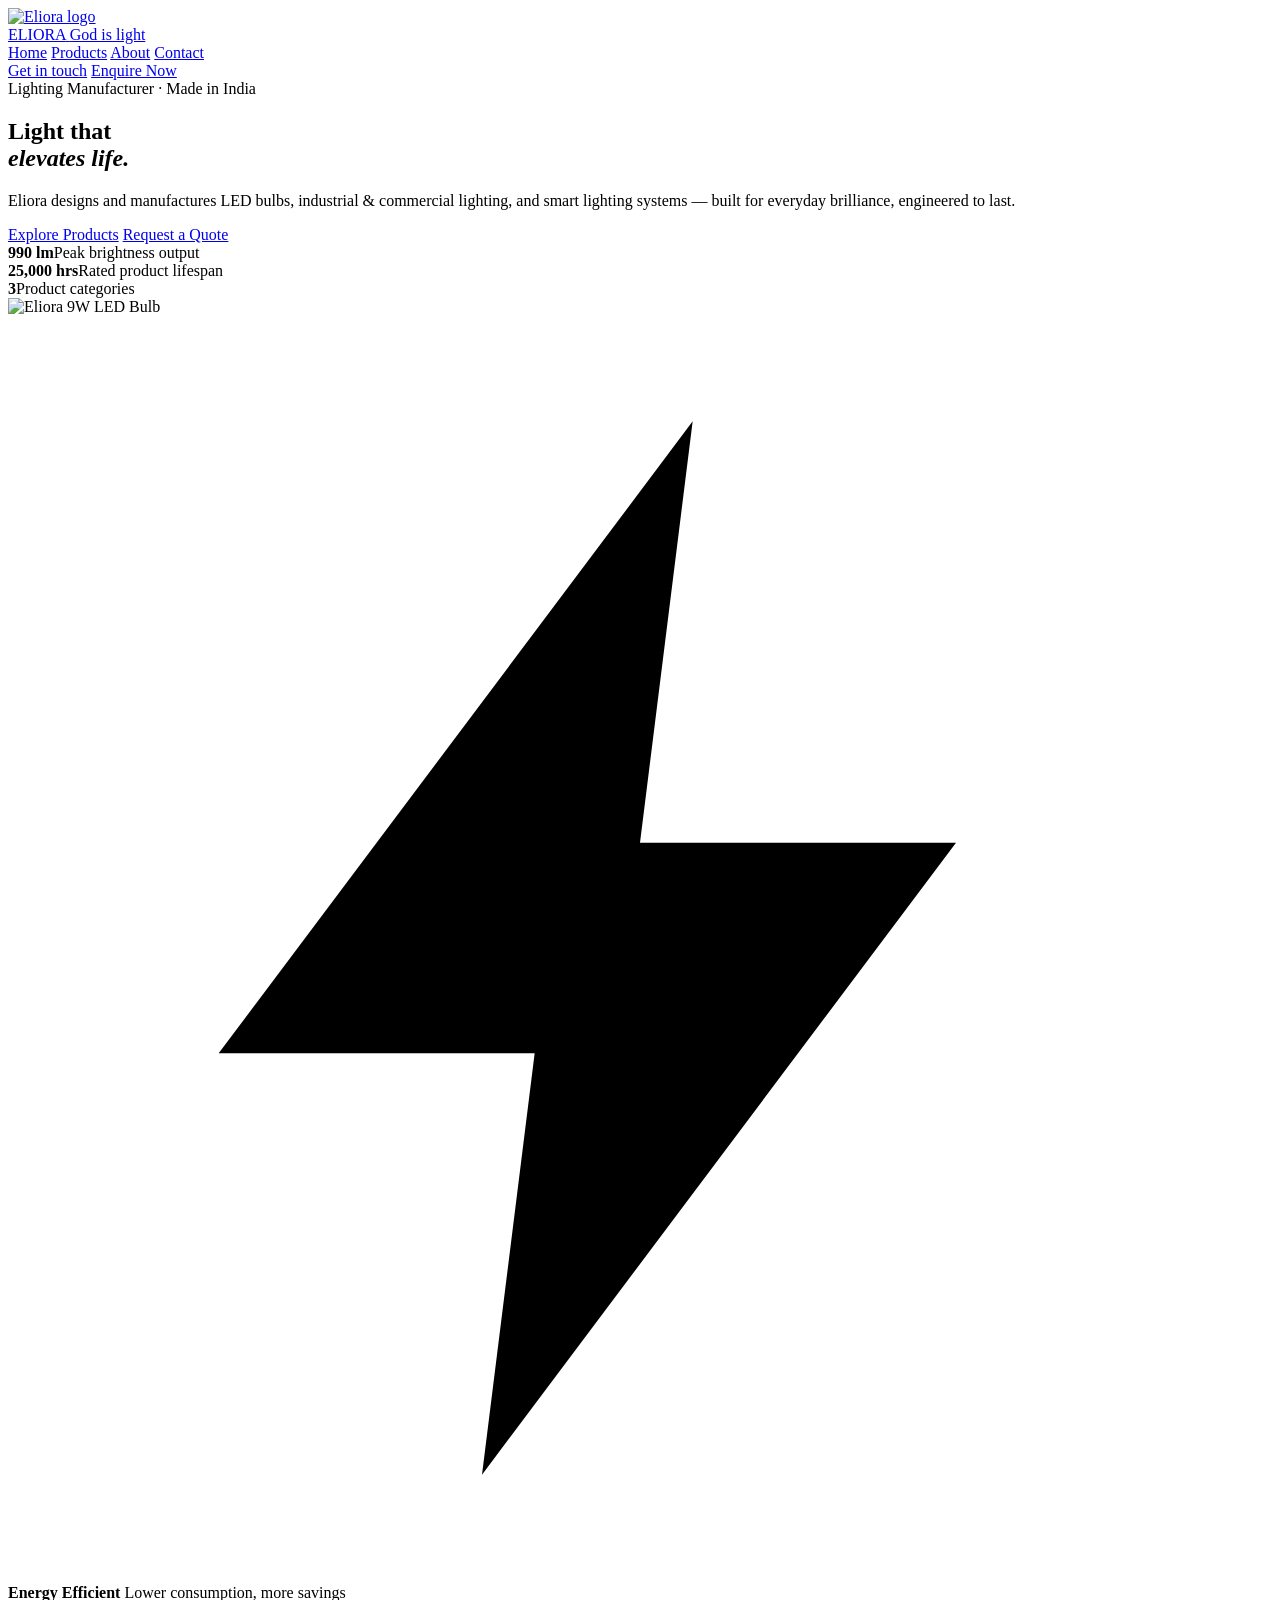
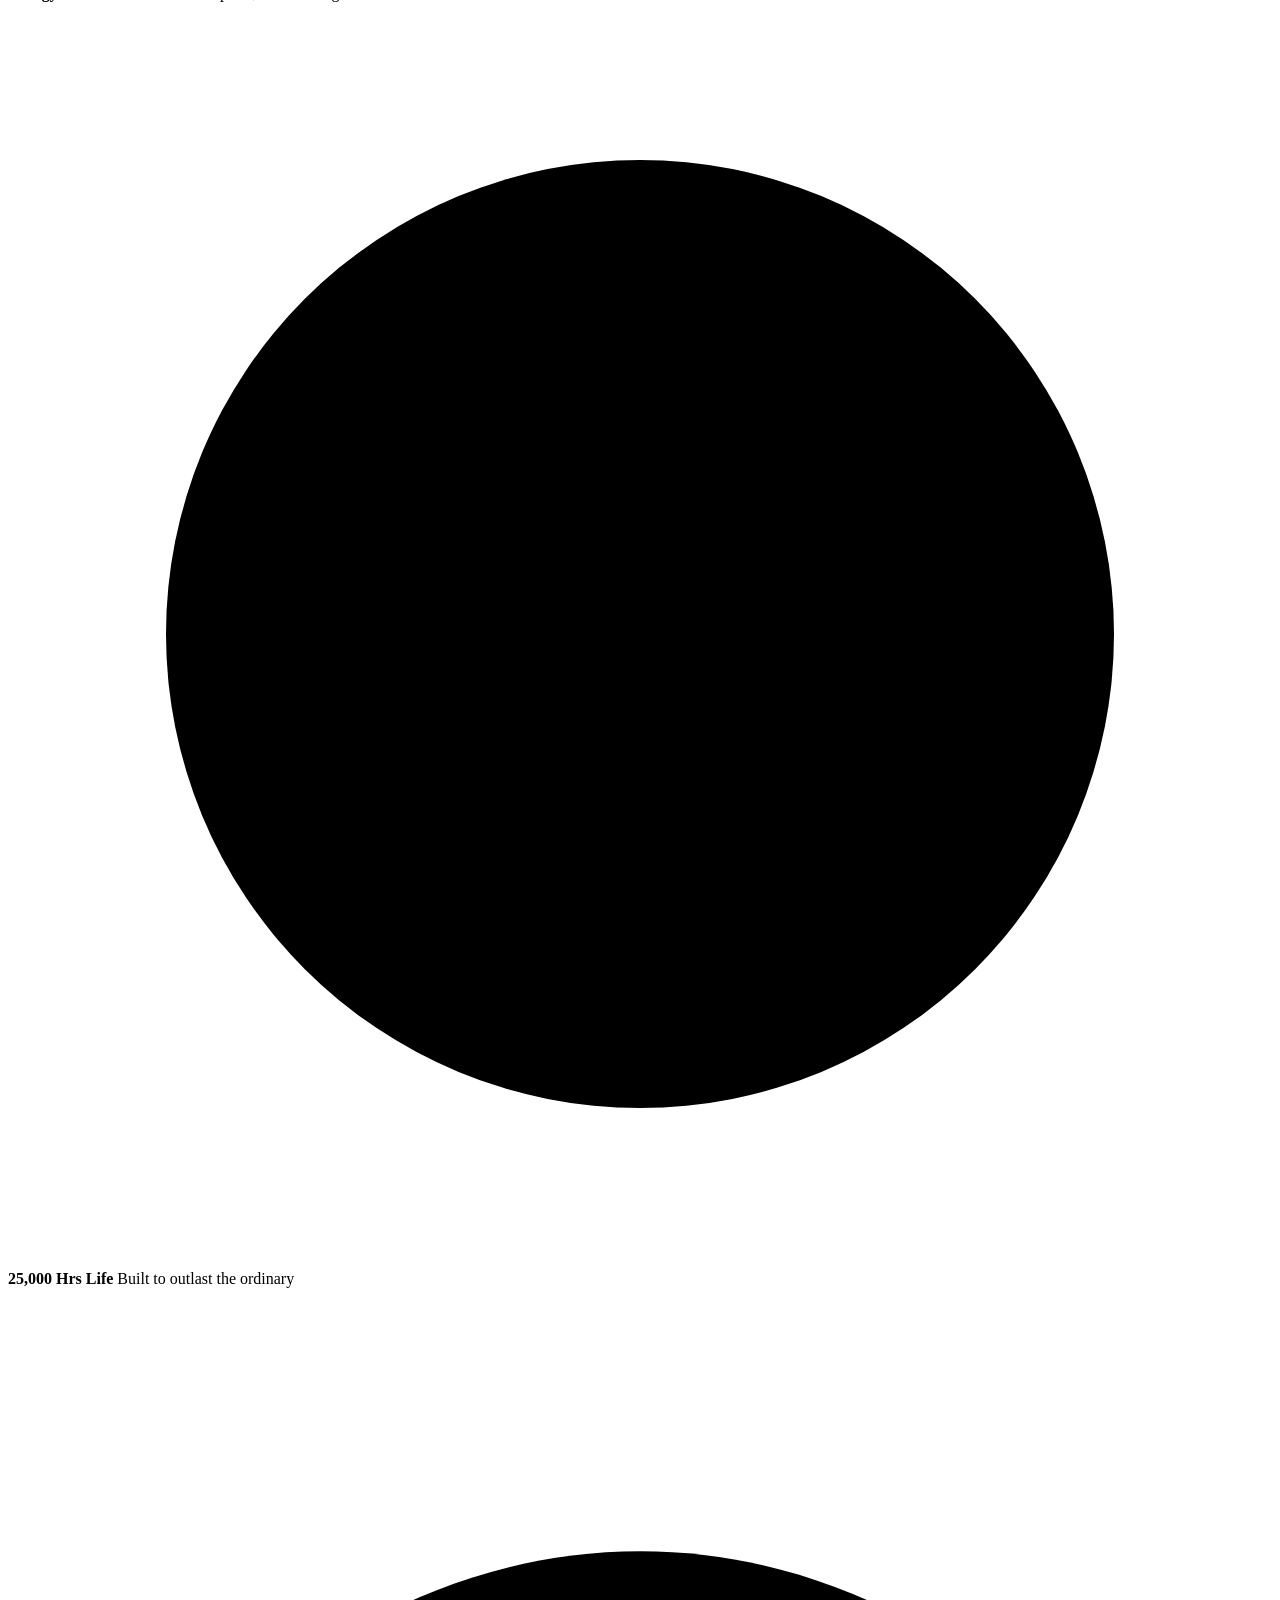
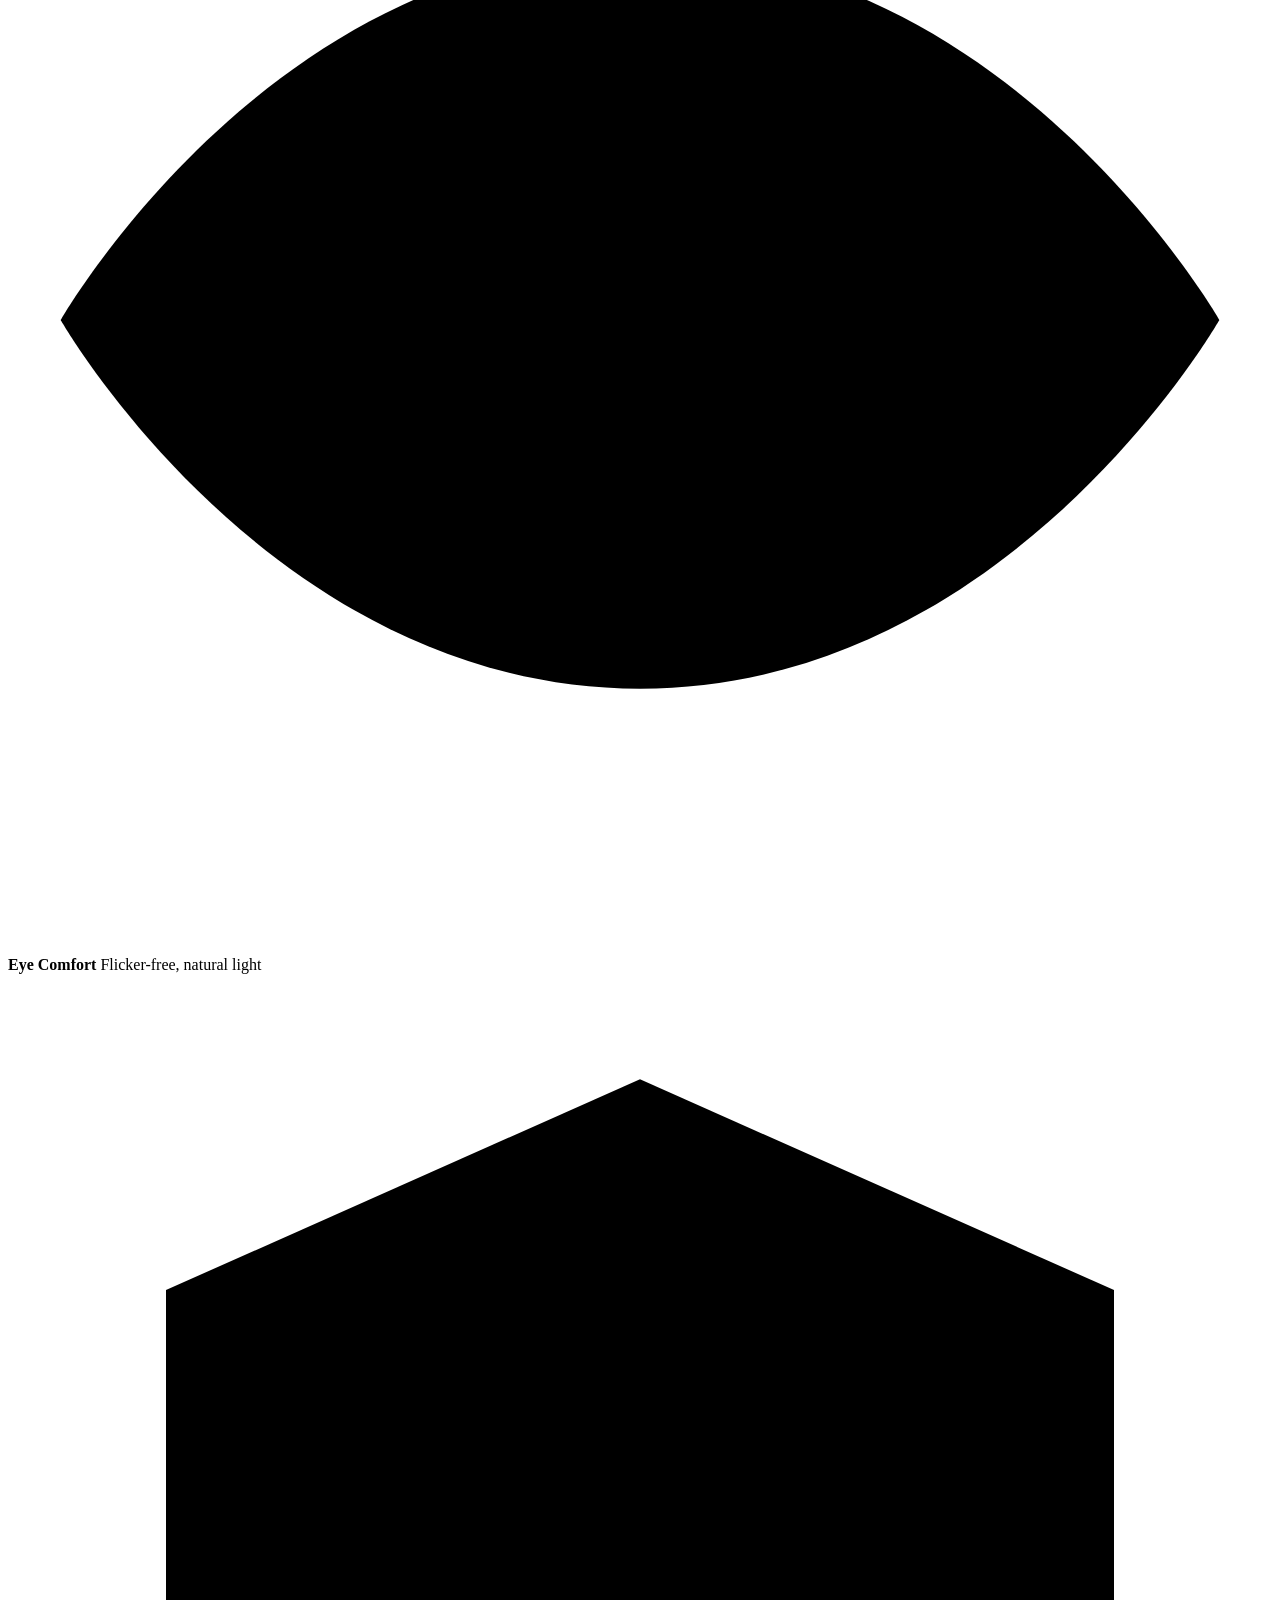
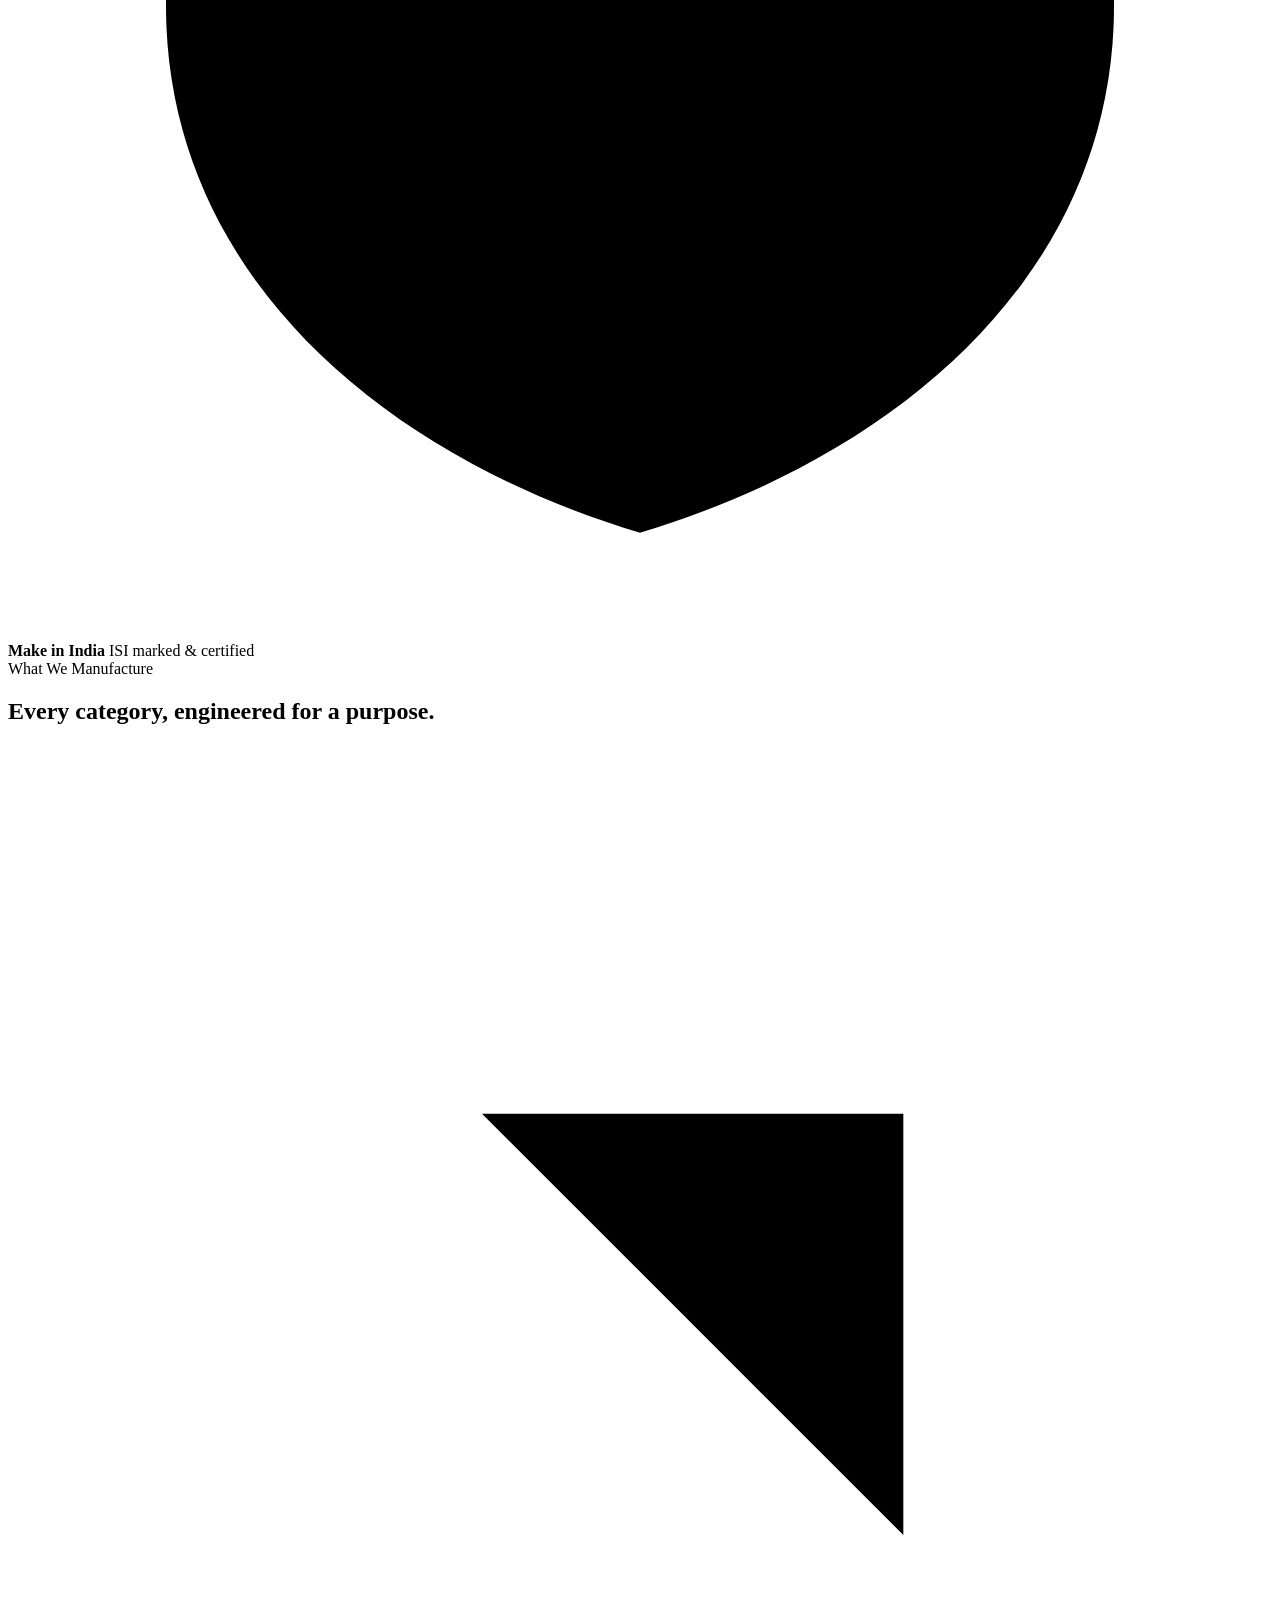
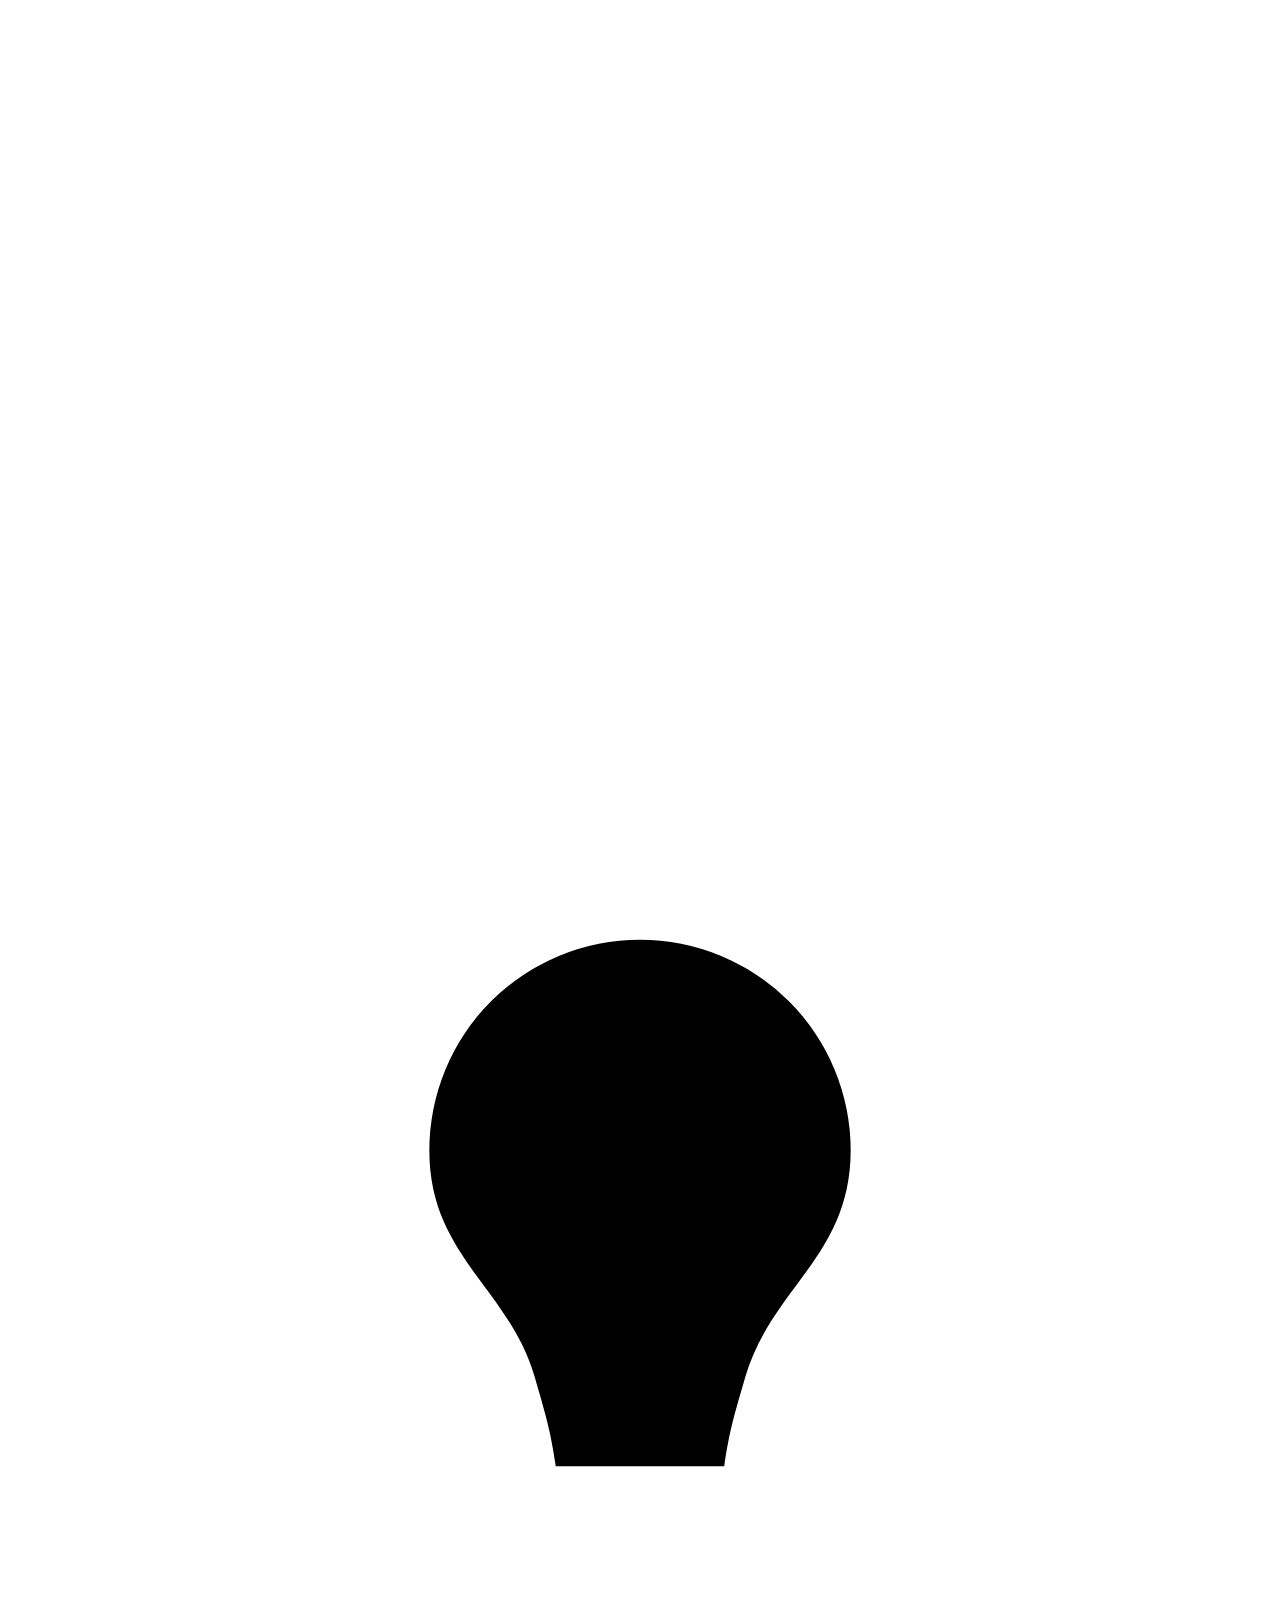
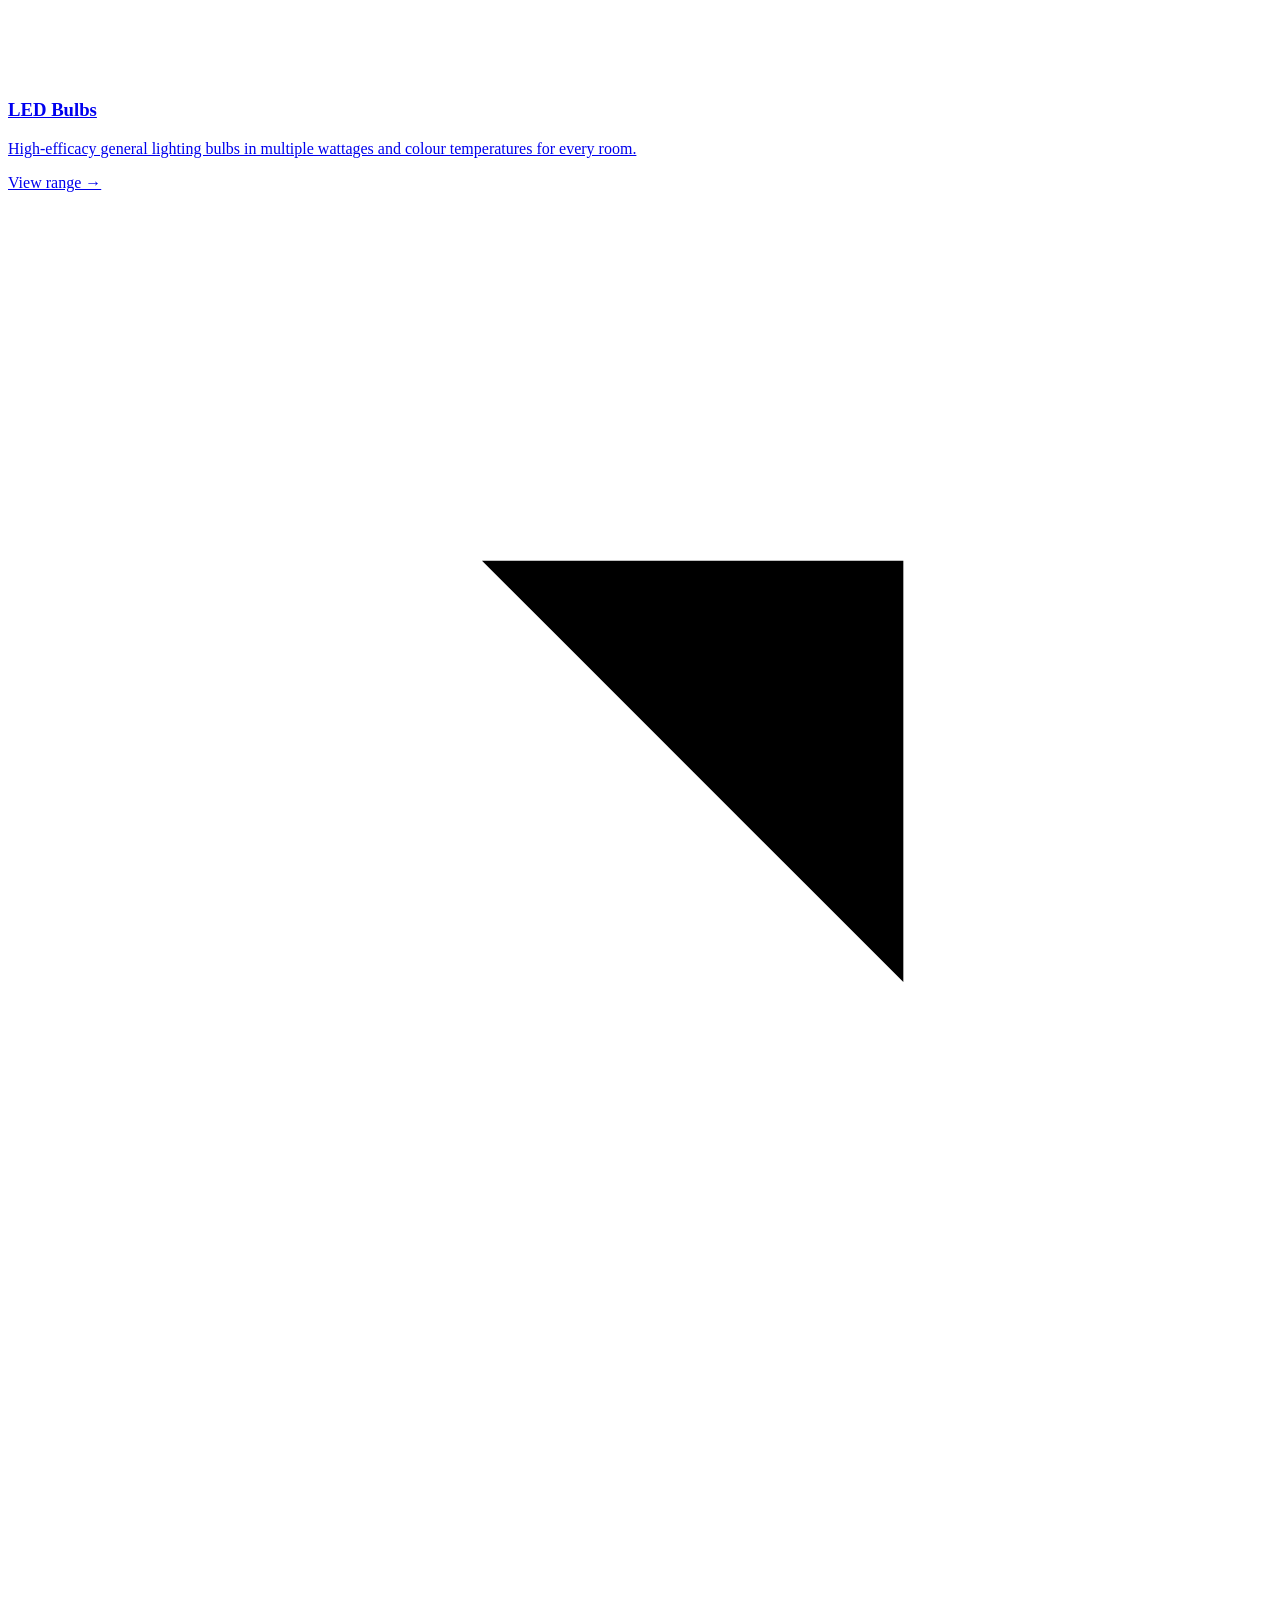
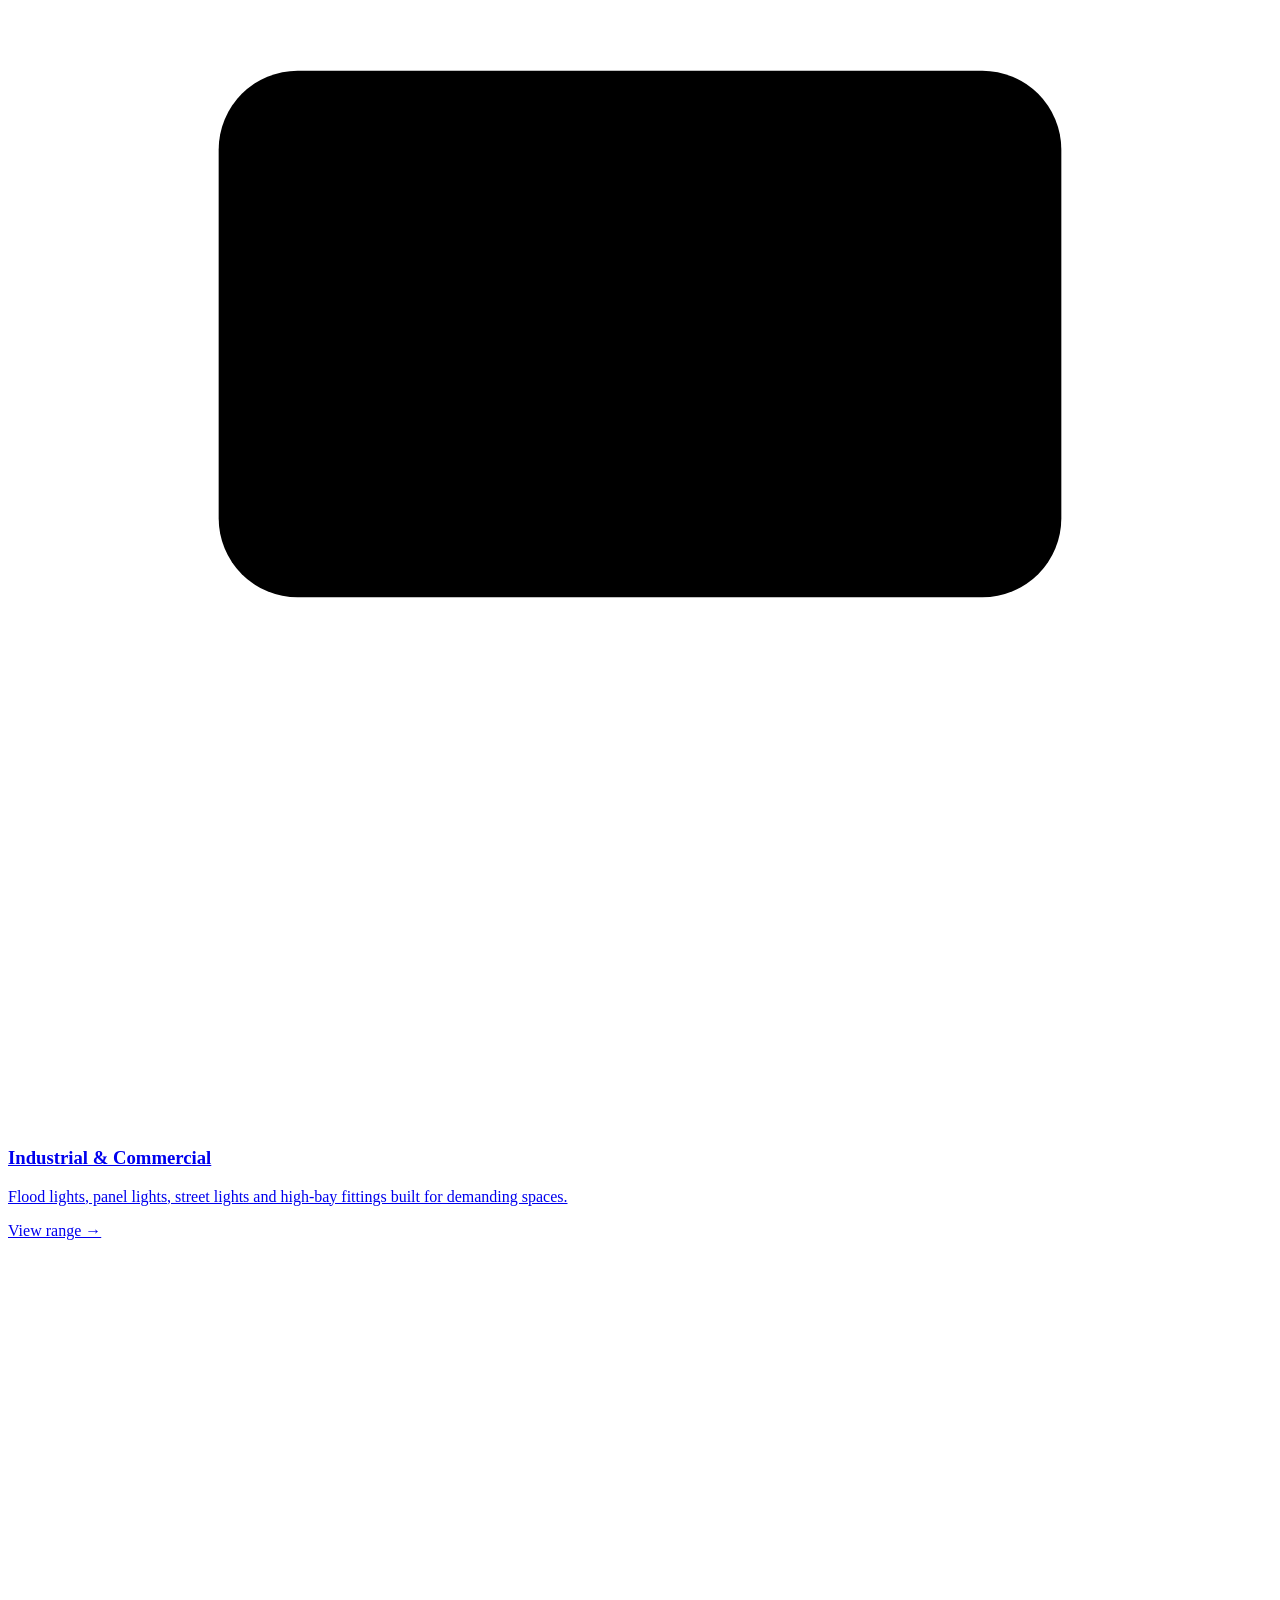
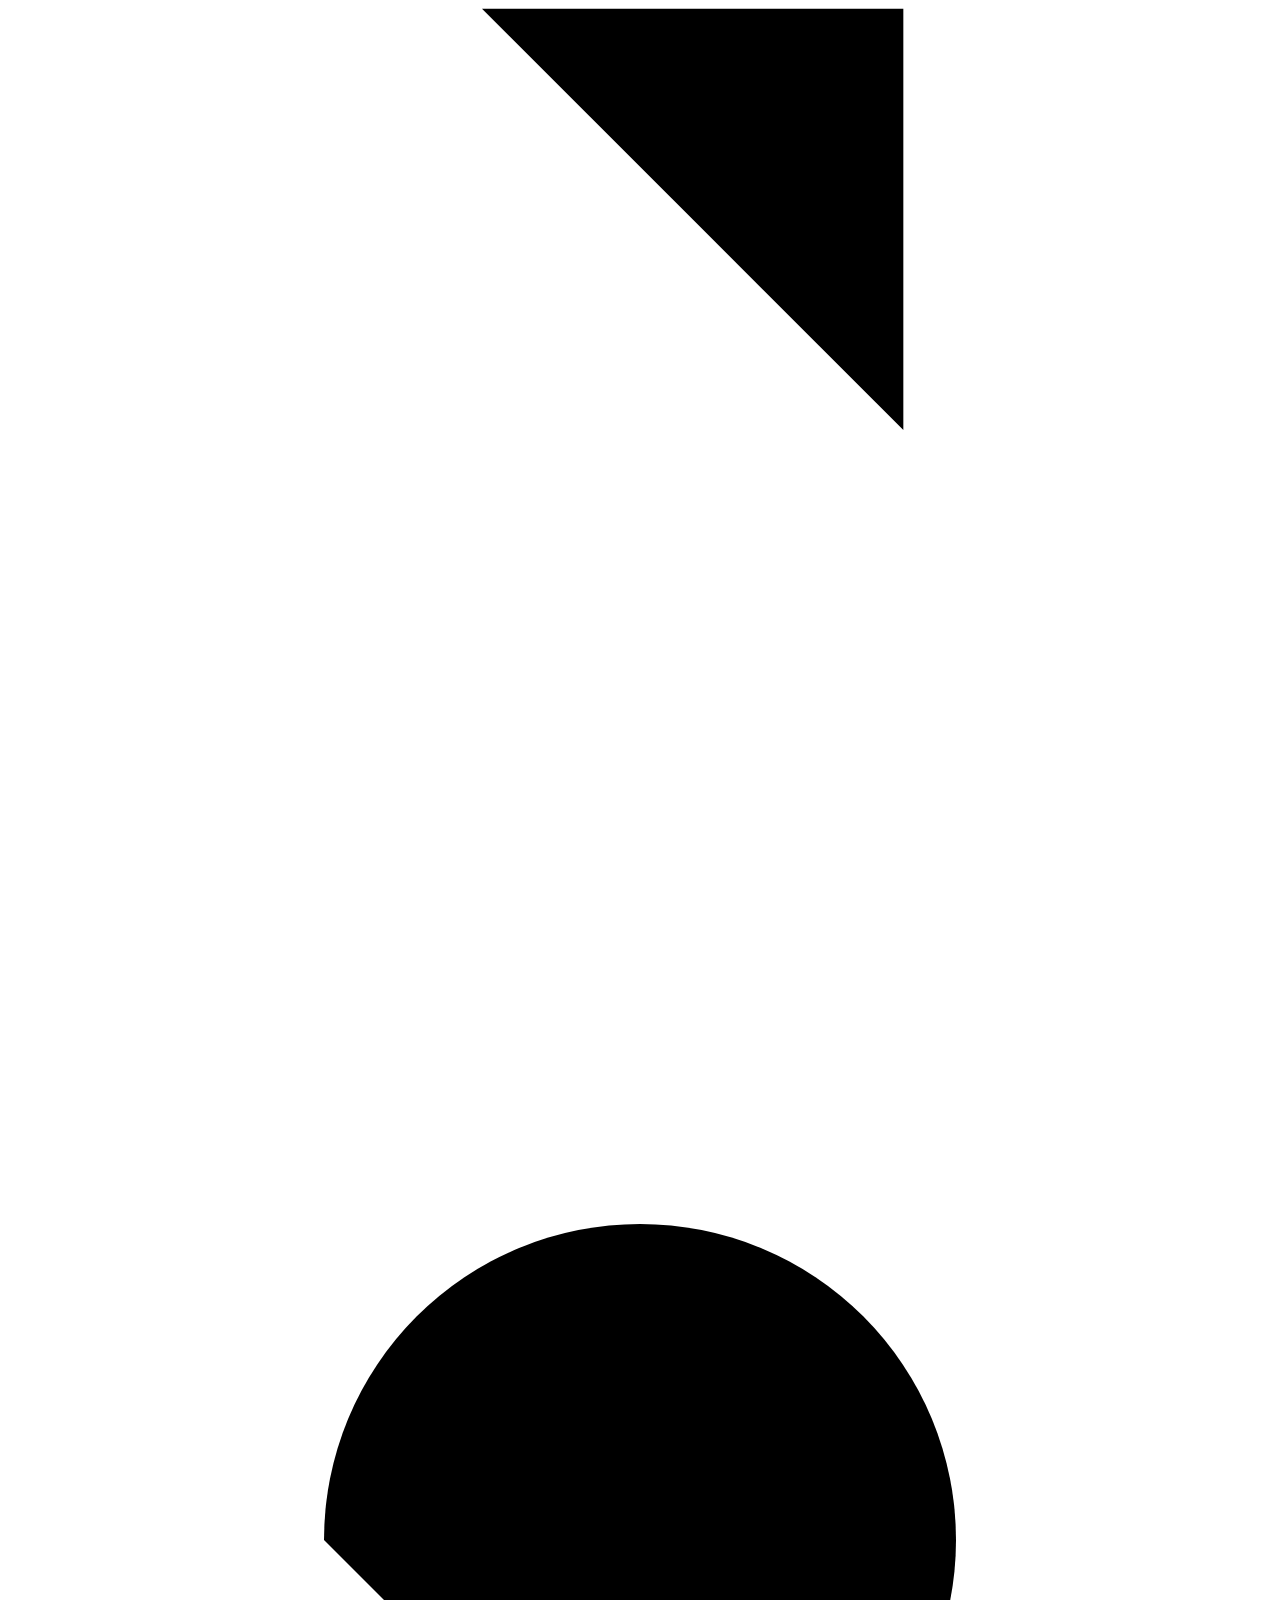
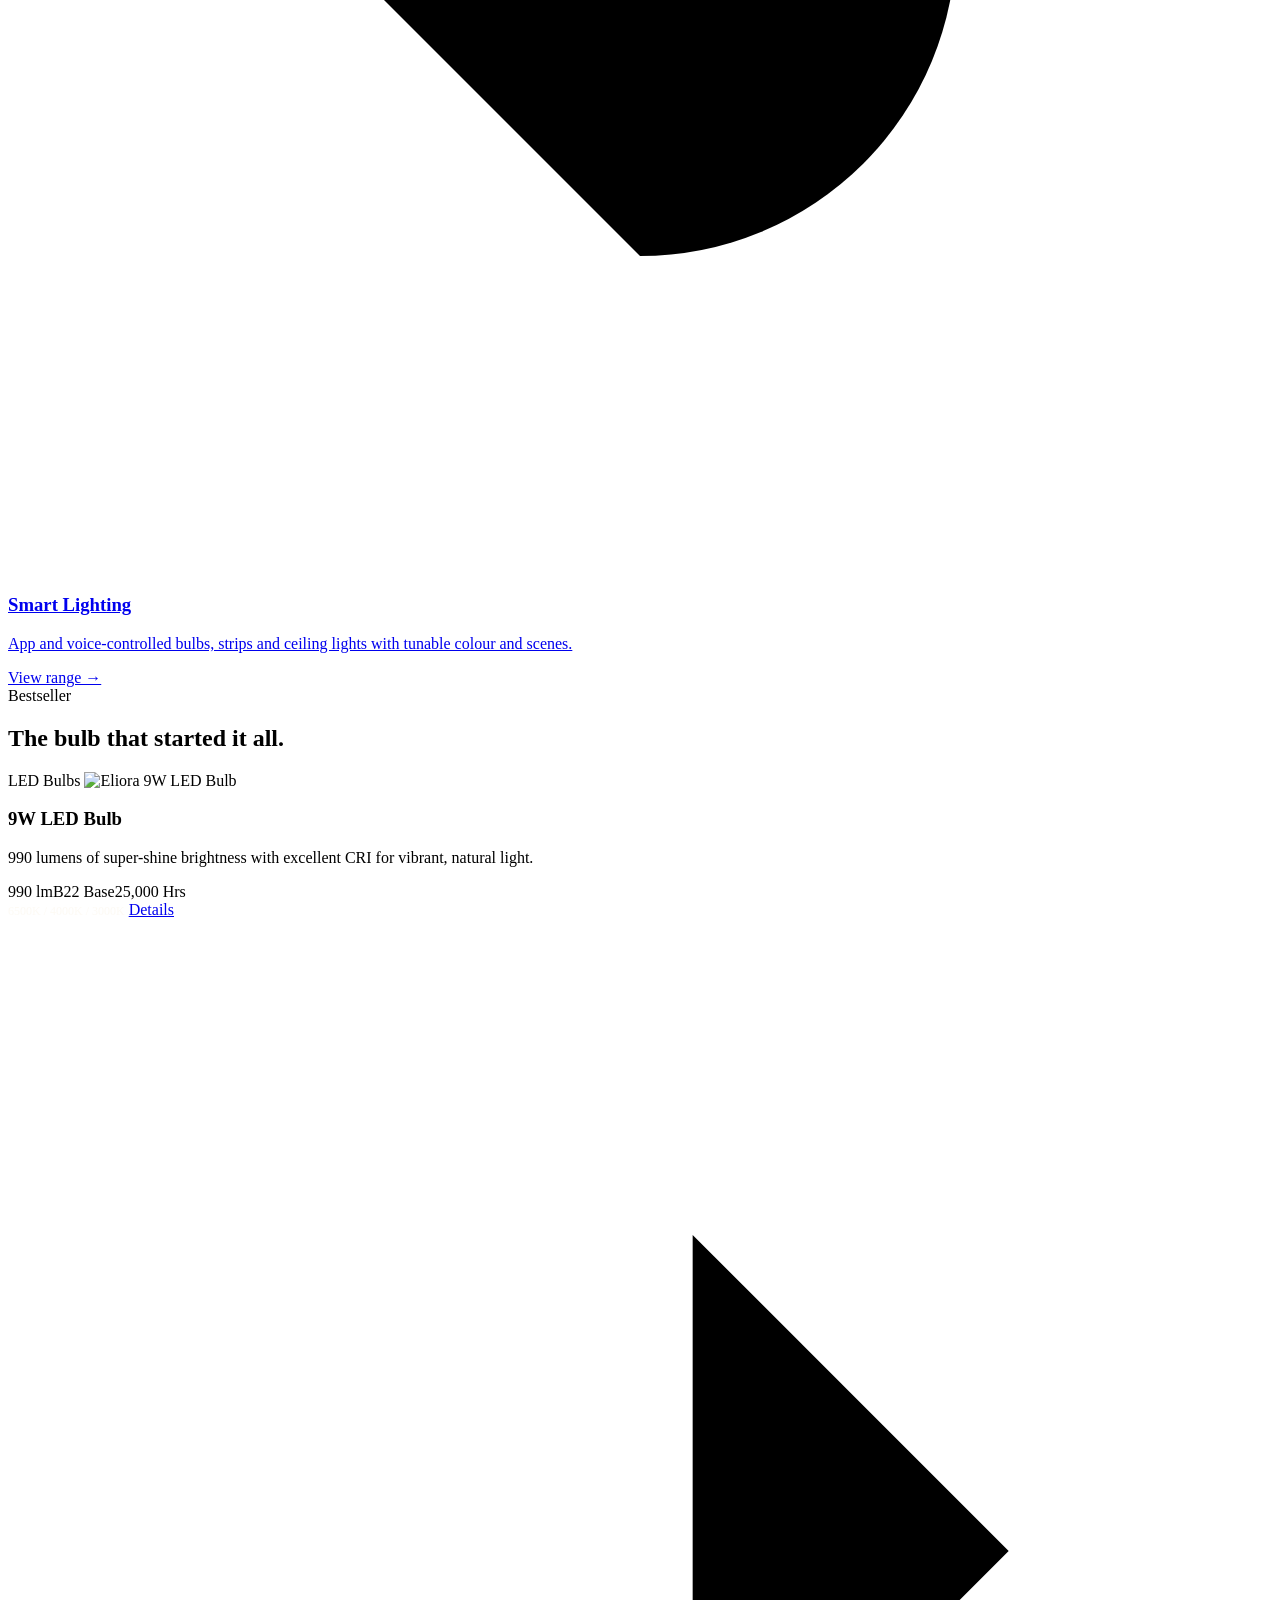
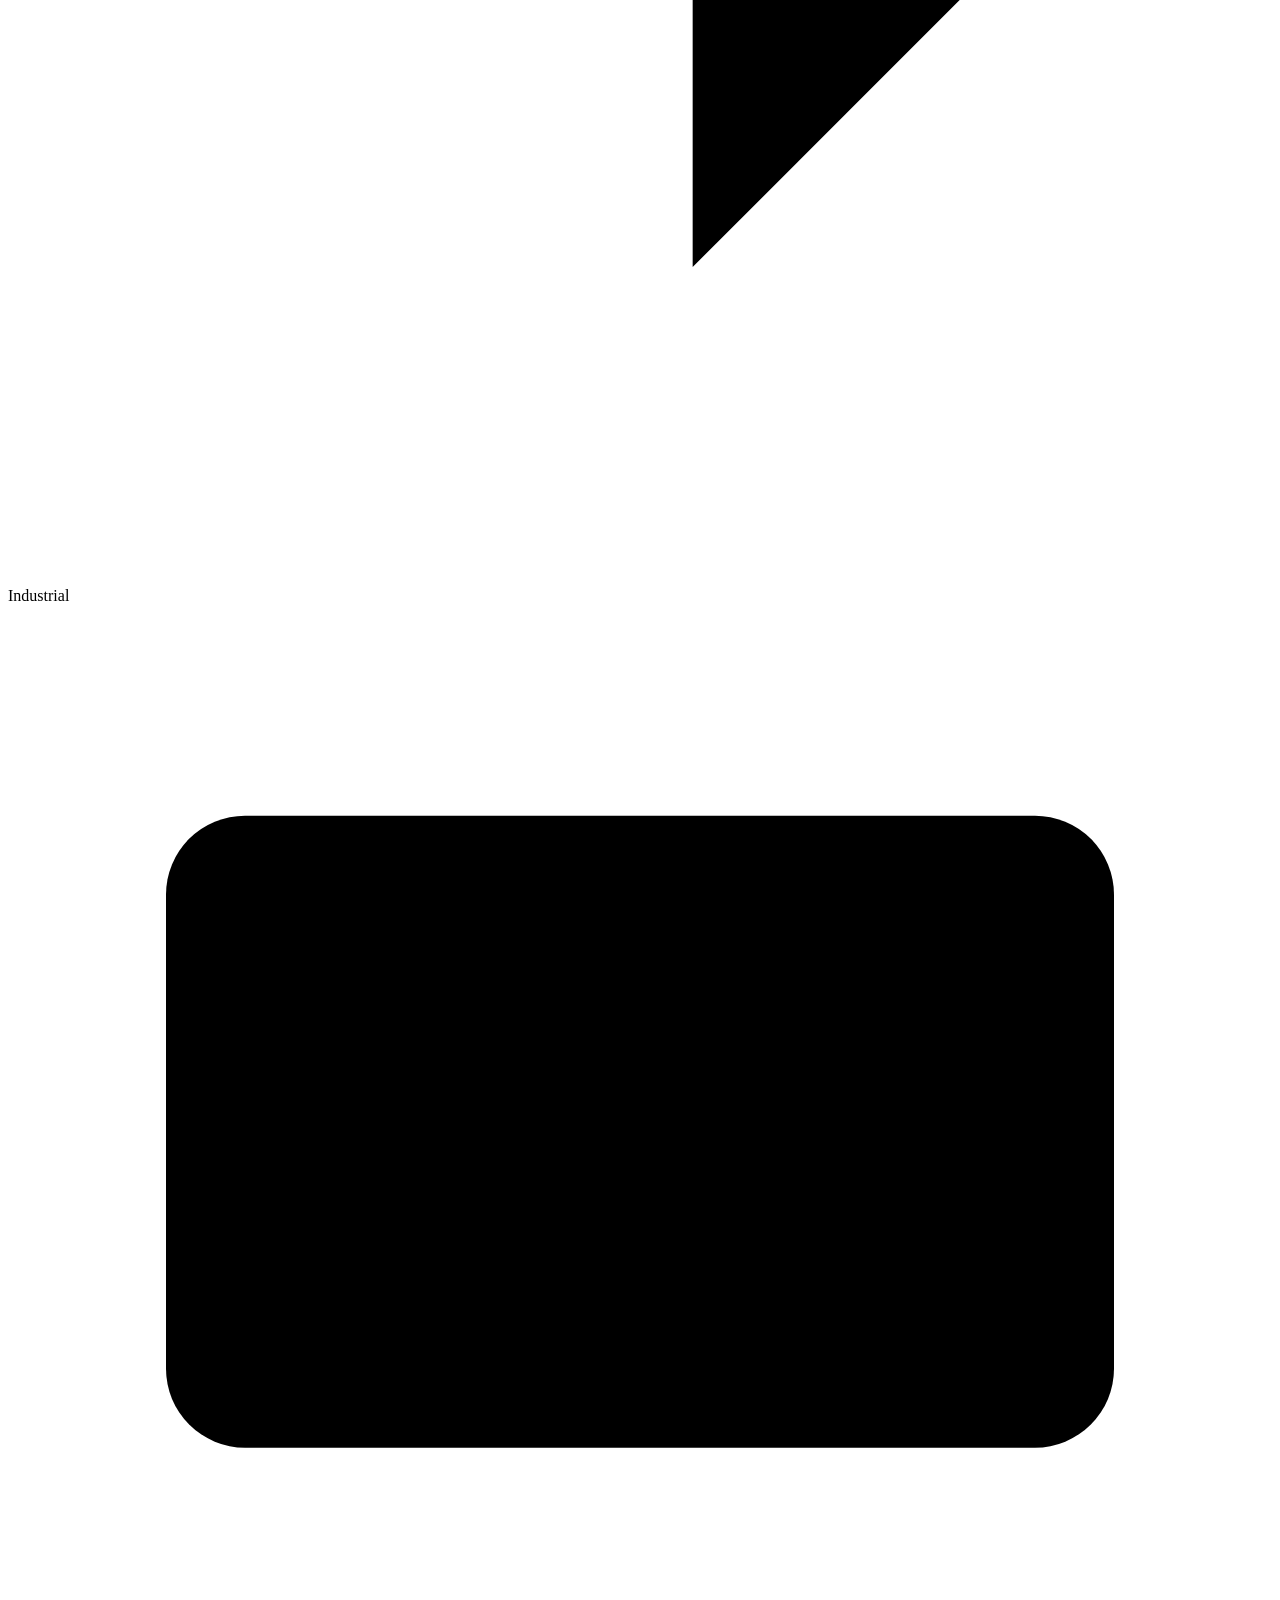
==== index.html @ 06288e97 "Add files via upload" ====
<!DOCTYPE html>
<html lang="en">
<head>
<meta charset="UTF-8">
<meta name="viewport" content="width=device-width, initial-scale=1.0">
<title>Eliora — God Is Light | LED, Industrial & Smart Lighting Manufacturer</title>
<meta name="description" content="Eliora manufactures LED bulbs, industrial & commercial lighting, and smart lighting solutions. Energy efficient, long life, eye comfort — Made in India.">
<link rel="icon" href="assets/logo.png">
<link rel="stylesheet" href="css/style.css">
</head>
<body>

<!-- ============ TOP NAV ============ -->
<header class="topnav">
  <div class="container">
    <a href="index.html" class="brand">
      <img src="assets/logo.png" alt="Eliora logo">
      <div class="brand-text">
        <span class="name">ELIORA</span>
        <span class="tag">God is light</span>
      </div>
    </a>
    <nav class="nav-links">
      <a href="index.html" class="active">Home</a>
      <a href="products.html">Products</a>
      <a href="about.html">About</a>
      <a href="contact.html">Contact</a>
    </nav>
    <div class="nav-cta">
      <a href="contact.html" class="btn btn-outline btn-sm">Get in touch</a>
      <a href="contact.html#enquiry" class="btn btn-gold btn-sm">Enquire Now</a>
    </div>
  </div>
</header>

<!-- ============ HERO ============ -->
<section class="hero">
  <div class="container">
    <div class="hero-copy">
      <span class="eyebrow">Lighting Manufacturer · Made in India</span>
      <h1>Light that<br><em>elevates life.</em></h1>
      <p class="lede">Eliora designs and manufactures LED bulbs, industrial &amp; commercial lighting, and smart lighting systems — built for everyday brilliance, engineered to last.</p>
      <div class="hero-cta">
        <a href="products.html" class="btn btn-gold">Explore Products</a>
        <a href="contact.html#enquiry" class="btn btn-outline">Request a Quote</a>
      </div>
      <div class="hero-stats">
        <div><strong>990 lm</strong><span>Peak brightness output</span></div>
        <div><strong>25,000 hrs</strong><span>Rated product lifespan</span></div>
        <div><strong>3</strong><span>Product categories</span></div>
      </div>
    </div>
    <div class="hero-visual">
      <div class="glow-ring"></div>
      <img src="assets/hero-bulb.jpeg" alt="Eliora 9W LED Bulb">
    </div>
  </div>
</section>

<!-- ============ TRUST STRIP ============ -->
<section class="trust-strip">
  <div class="container">
    <div class="trust-grid">
      <div class="trust-item">
        <svg viewBox="0 0 24 24"><path d="M13 2 4 14h6l-1 8 9-12h-6l1-8z" stroke-linecap="round" stroke-linejoin="round"/></svg>
        <strong>Energy Efficient</strong>
        <span>Lower consumption, more savings</span>
      </div>
      <div class="trust-item">
        <svg viewBox="0 0 24 24"><circle cx="12" cy="12" r="9"/><path d="M12 7v5l3 3" stroke-linecap="round" stroke-linejoin="round"/></svg>
        <strong>25,000 Hrs Life</strong>
        <span>Built to outlast the ordinary</span>
      </div>
      <div class="trust-item">
        <svg viewBox="0 0 24 24"><path d="M1 12s4-7 11-7 11 7 11 7-4 7-11 7-11-7-11-7z"/><circle cx="12" cy="12" r="3.2"/></svg>
        <strong>Eye Comfort</strong>
        <span>Flicker-free, natural light</span>
      </div>
      <div class="trust-item">
        <svg viewBox="0 0 24 24"><path d="M12 2 3 6v6c0 5 4 8.5 9 10 5-1.5 9-5 9-10V6l-9-4z" stroke-linejoin="round"/></svg>
        <strong>Make in India</strong>
        <span>ISI marked &amp; certified</span>
      </div>
    </div>
  </div>
</section>

<!-- ============ CATEGORIES ============ -->
<section class="section">
  <div class="container">
    <div class="section-head">
      <span class="eyebrow">What We Manufacture</span>
      <h2>Every category, engineered for a purpose.</h2>
    </div>
    <div class="cat-grid">

      <a href="products.html?category=led-bulbs" class="cat-card">
        <div class="arrow"><svg viewBox="0 0 24 24"><path d="M7 17 17 7M9 7h8v8" stroke-linecap="round" stroke-linejoin="round"/></svg></div>
        <div class="cat-icon">
          <svg viewBox="0 0 24 24"><path d="M9 18h6M10 21h4M8 14a4 4 0 1 1 8 0c0 2-1.5 2.6-2 4.3-.2.7-.3 1-.4 1.7h-3.2c-.1-.7-.2-1-.4-1.7-.5-1.7-2-2.3-2-4.3z"/><path d="M12 2v2M4.2 4.2l1.4 1.4M19.8 4.2l-1.4 1.4M2 12h2M20 12h2" stroke-linecap="round"/></svg>
        </div>
        <h3>LED Bulbs</h3>
        <p>High-efficacy general lighting bulbs in multiple wattages and colour temperatures for every room.</p>
        <span class="count">View range →</span>
      </a>

      <a href="products.html?category=industrial" class="cat-card">
        <div class="arrow"><svg viewBox="0 0 24 24"><path d="M7 17 17 7M9 7h8v8" stroke-linecap="round" stroke-linejoin="round"/></svg></div>
        <div class="cat-icon">
          <svg viewBox="0 0 24 24"><rect x="4" y="4" width="16" height="10" rx="1.5"/><path d="M8 14v4M16 14v4M6 22h12" stroke-linecap="round"/><path d="M8 8h2M8 11h5" stroke-linecap="round"/></svg>
        </div>
        <h3>Industrial &amp; Commercial</h3>
        <p>Flood lights, panel lights, street lights and high-bay fittings built for demanding spaces.</p>
        <span class="count">View range →</span>
      </a>

      <a href="products.html?category=smart" class="cat-card">
        <div class="arrow"><svg viewBox="0 0 24 24"><path d="M7 17 17 7M9 7h8v8" stroke-linecap="round" stroke-linejoin="round"/></svg></div>
        <div class="cat-icon">
          <svg viewBox="0 0 24 24"><path d="M12 18a6 6 0 1 0-6-6" stroke-linecap="round"/><path d="M8 22h8M12 18v4"/><path d="M5 3l1.5 1.5M19 3l-1.5 1.5M2 9h2M22 9h-2" stroke-linecap="round"/></svg>
        </div>
        <h3>Smart Lighting</h3>
        <p>App and voice-controlled bulbs, strips and ceiling lights with tunable colour and scenes.</p>
        <span class="count">View range →</span>
      </a>

    </div>
  </div>
</section>

<!-- ============ FEATURED PRODUCTS ============ -->
<section class="section section-alt">
  <div class="container">
    <div class="section-head">
      <span class="eyebrow">Bestseller</span>
      <h2>The bulb that started it all.</h2>
    </div>
    <div class="product-grid">
      <div class="product-card">
        <div class="product-media">
          <span class="product-tag">LED Bulbs</span>
          <img src="assets/hero-bulb.png" alt="Eliora 9W LED Bulb">
        </div>
        <div class="product-body">
          <h3>9W LED Bulb</h3>
          <p>990 lumens of super-shine brightness with excellent CRI for vibrant, natural light.</p>
          <div class="product-specs">
            <span>990 lm</span><span>B22 Base</span><span>25,000 Hrs</span>
          </div>
          <div class="product-foot">
            <span style="font-size:12px;color:rgba(251,246,234,.5);">6500K / 4000K / 3000K</span>
            <a href="products.html">Details <svg viewBox="0 0 24 24"><path d="M5 12h14M13 6l6 6-6 6" stroke-linecap="round" stroke-linejoin="round"/></svg></a>
          </div>
        </div>
      </div>

      <div class="product-card">
        <div class="product-media">
          <span class="product-tag">Industrial</span>
          <svg viewBox="0 0 24 24"><rect x="3" y="4" width="18" height="12" rx="1.5"/><path d="M8 16v4M16 16v4M5 22h14M7 8h4M7 11h6" stroke-linecap="round"/></svg>
        </div>
        <div class="product-body">
          <h3>50W LED Flood Light</h3>
          <p>Wide-beam, weatherproof flood light for facades, yards and commercial exteriors.</p>
          <div class="product-specs">
            <span>IP65</span><span>50W</span><span>Wide Beam</span>
          </div>
          <div class="product-foot">
            <span style="font-size:12px;color:rgba(251,246,234,.5);">For outdoor use</span>
            <a href="products.html">Details <svg viewBox="0 0 24 24"><path d="M5 12h14M13 6l6 6-6 6" stroke-linecap="round" stroke-linejoin="round"/></svg></a>
          </div>
        </div>
      </div>

      <div class="product-card">
        <div class="product-media">
          <span class="product-tag">Smart</span>
          <svg viewBox="0 0 24 24"><path d="M9 18h6M10 21h4M8 14a4 4 0 1 1 8 0c0 2-1.5 2.6-2 4.3-.2.7-.3 1-.4 1.7h-3.2c-.1-.7-.2-1-.4-1.7-.5-1.7-2-2.3-2-4.3z"/><path d="M12 2v2" stroke-linecap="round"/><path d="M4 8a8 8 0 0 1 3-2M20 8a8 8 0 0 0-3-2" stroke-linecap="round"/></svg>
        </div>
        <div class="product-body">
          <h3>Smart WiFi Bulb</h3>
          <p>Control brightness, colour and schedules from your phone or with voice commands.</p>
          <div class="product-specs">
            <span>App Control</span><span>16M Colours</span><span>Voice Ready</span>
          </div>
          <div class="product-foot">
            <span style="font-size:12px;color:rgba(251,246,234,.5);">Alexa &amp; Google Home</span>
            <a href="products.html">Details <svg viewBox="0 0 24 24"><path d="M5 12h14M13 6l6 6-6 6" stroke-linecap="round" stroke-linejoin="round"/></svg></a>
          </div>
        </div>
      </div>
    </div>
  </div>
</section>

<!-- ============ ABOUT / STORE TEASER ============ -->
<section class="section">
  <div class="container">
    <div class="split">
      <img src="assets/storefront.jpeg" alt="Eliora retail store front">
      <div>
        <span class="eyebrow">Our Promise</span>
        <h2>Every fitting carries our name — and our word.</h2>
        <p>Since our first bulb left the line, Eliora has stood for one idea: light should feel effortless. From LED bulbs to industrial fittings and smart systems, every product is tested for brightness, efficiency and comfort before it reaches you.</p>
        <ul class="value-list">
          <li><span class="dot"></span><div><strong>Quality tested</strong><p>Every batch checked against IS 16102 standards.</p></div></li>
          <li><span class="dot"></span><div><strong>Nationwide support</strong><p>Dedicated customer support line and email.</p></div></li>
          <li><span class="dot"></span><div><strong>1 year warranty</strong><p>Standard warranty across our LED bulb range.</p></div></li>
        </ul>
        <div class="hero-cta">
          <a href="about.html" class="btn btn-gold">Our Story</a>
        </div>
      </div>
    </div>
  </div>
</section>

<!-- ============ CTA BAND ============ -->
<section class="section section-alt">
  <div class="container">
    <div class="cta-band">
      <span class="eyebrow" style="justify-content:center;">Let's Light It Up</span>
      <h2>Looking to stock, install or source Eliora lighting?</h2>
      <p>Tell us what you need — retail, bulk, industrial or project-based — and our team will get back to you with the right fit and pricing.</p>
      <div class="cta-actions">
        <a href="contact.html#enquiry" class="btn btn-gold">Send an Enquiry</a>
        <a href="tel:18003099999" class="btn btn-outline">Call 1800 309 9999</a>
      </div>
    </div>
  </div>
</section>

<!-- ============ FOOTER ============ -->
<footer>
  <div class="container">
    <div class="footer-grid">
      <div class="footer-brand">
        <a href="index.html" class="brand">
          <img src="assets/logo.png" alt="Eliora logo">
          <div class="brand-text">
            <span class="name">ELIORA</span>
            <span class="tag">God is light</span>
          </div>
        </a>
        <p>Manufacturer of LED bulbs, industrial &amp; commercial lighting and smart lighting systems. Made in India.</p>
        <div class="social-row">
          <a href="#" aria-label="Instagram"><svg viewBox="0 0 24 24"><rect x="3" y="3" width="18" height="18" rx="5"/><circle cx="12" cy="12" r="4"/><circle cx="17.5" cy="6.5" r="1"/></svg></a>
          <a href="#" aria-label="Facebook"><svg viewBox="0 0 24 24"><path d="M14 9h3V6h-3c-1.7 0-3 1.3-3 3v2H8v3h3v7h3v-7h3l1-3h-4V9c0-.6.4-1 1-1z"/></svg></a>
          <a href="#" aria-label="LinkedIn"><svg viewBox="0 0 24 24"><rect x="3" y="3" width="18" height="18" rx="3"/><path d="M7 10v7M7 7v.01M11 17v-4.5c0-1.4 1-2.5 2.3-2.5 1.3 0 2.2 1 2.2 2.5V17" stroke-linecap="round"/></svg></a>
        </div>
      </div>
      <div class="footer-col">
        <h4>Products</h4>
        <ul>
          <li><a href="products.html?category=led-bulbs">LED Bulbs</a></li>
          <li><a href="products.html?category=industrial">Industrial &amp; Commercial</a></li>
          <li><a href="products.html?category=smart">Smart Lighting</a></li>
          <li><a href="products.html">All Products</a></li>
        </ul>
      </div>
      <div class="footer-col">
        <h4>Company</h4>
        <ul>
          <li><a href="about.html">About Us</a></li>
          <li><a href="contact.html">Contact</a></li>
          <li><a href="contact.html#enquiry">Enquiry</a></li>
        </ul>
      </div>
      <div class="footer-col">
        <h4>Get In Touch</h4>
        <ul>
          <li><a href="tel:18003099999">1800 309 9999</a></li>
          <li><a href="mailto:support@eliora.in">support@eliora.in</a></li>
          <li><a href="#">www.eliora.in</a></li>
        </ul>
      </div>
    </div>
    <div class="footer-bottom">
      <span>© 2026 Eliora Lighting. All rights reserved.</span>
      <span>Made in India 🇮🇳</span>
    </div>
  </div>
</footer>

<!-- ============ BOTTOM NAV (mobile) ============ -->
<nav class="bottomnav">
  <ul>
    <li><a href="index.html" class="active">
      <svg viewBox="0 0 24 24" fill="none"><path d="M4 11.5 12 4l8 7.5M6 10v9h5v-5h2v5h5v-9" stroke-linecap="round" stroke-linejoin="round"/></svg>
      Home
    </a></li>
    <li><a href="products.html">
      <svg viewBox="0 0 24 24" fill="none"><path d="M9 18h6M10 21h4M8 14a4 4 0 1 1 8 0c0 2-1.5 2.6-2 4.3-.2.7-.3 1-.4 1.7h-3.2c-.1-.7-.2-1-.4-1.7-.5-1.7-2-2.3-2-4.3z" stroke-linecap="round" stroke-linejoin="round"/></svg>
      Products
    </a></li>
    <li><a href="about.html">
      <svg viewBox="0 0 24 24" fill="none"><circle cx="12" cy="12" r="9"/><path d="M12 8v.01M11 12h1v5h1" stroke-linecap="round" stroke-linejoin="round"/></svg>
      About
    </a></li>
    <li><a href="contact.html#enquiry" class="enquire">
      <svg viewBox="0 0 24 24"><path d="M12 3C6.5 3 2 6.7 2 11.2c0 2.5 1.4 4.7 3.6 6.2-.1 1-.5 2.4-1.5 3.7 1.8-.2 3.5-1 4.8-2 1 .3 2 .4 3.1.4 5.5 0 10-3.7 10-8.3S17.5 3 12 3z"/></svg>
      Enquire
    </a></li>
  </ul>
</nav>

<script src="js/script.js"></script>
</body>
</html>
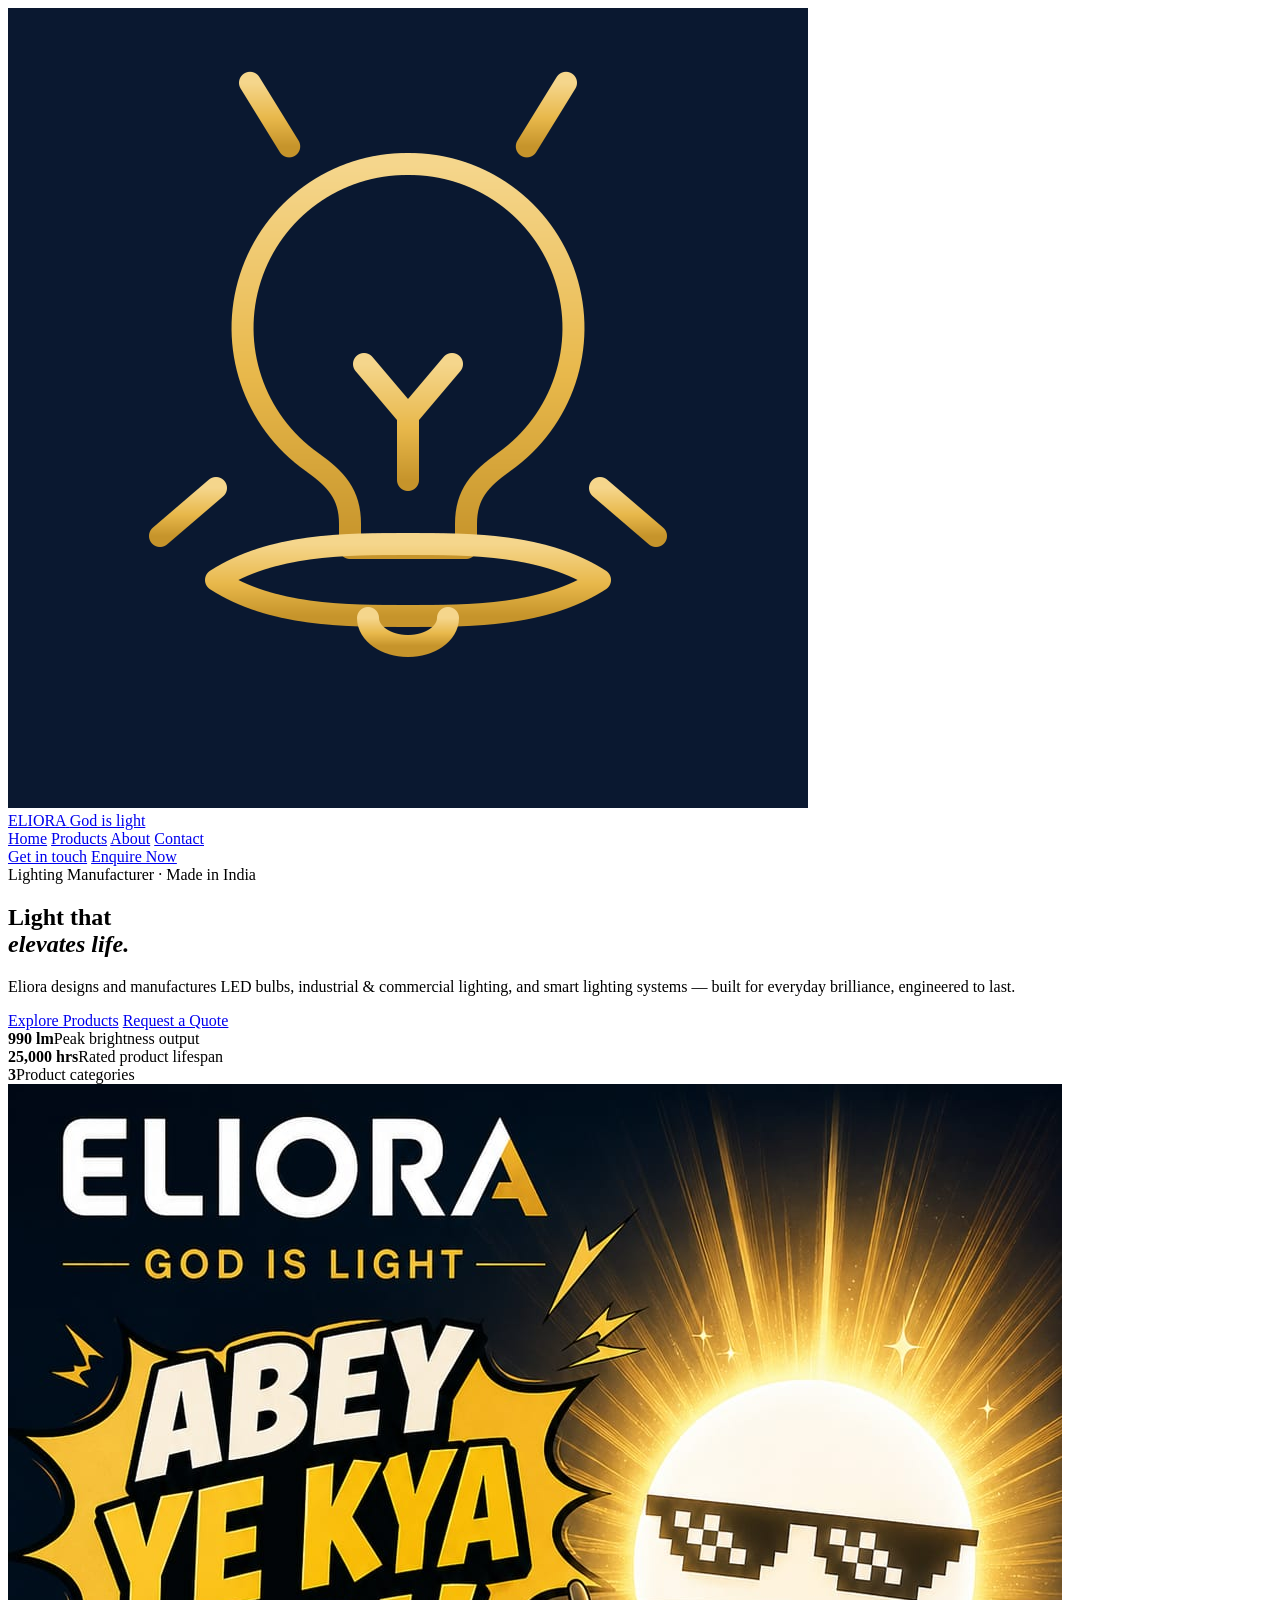
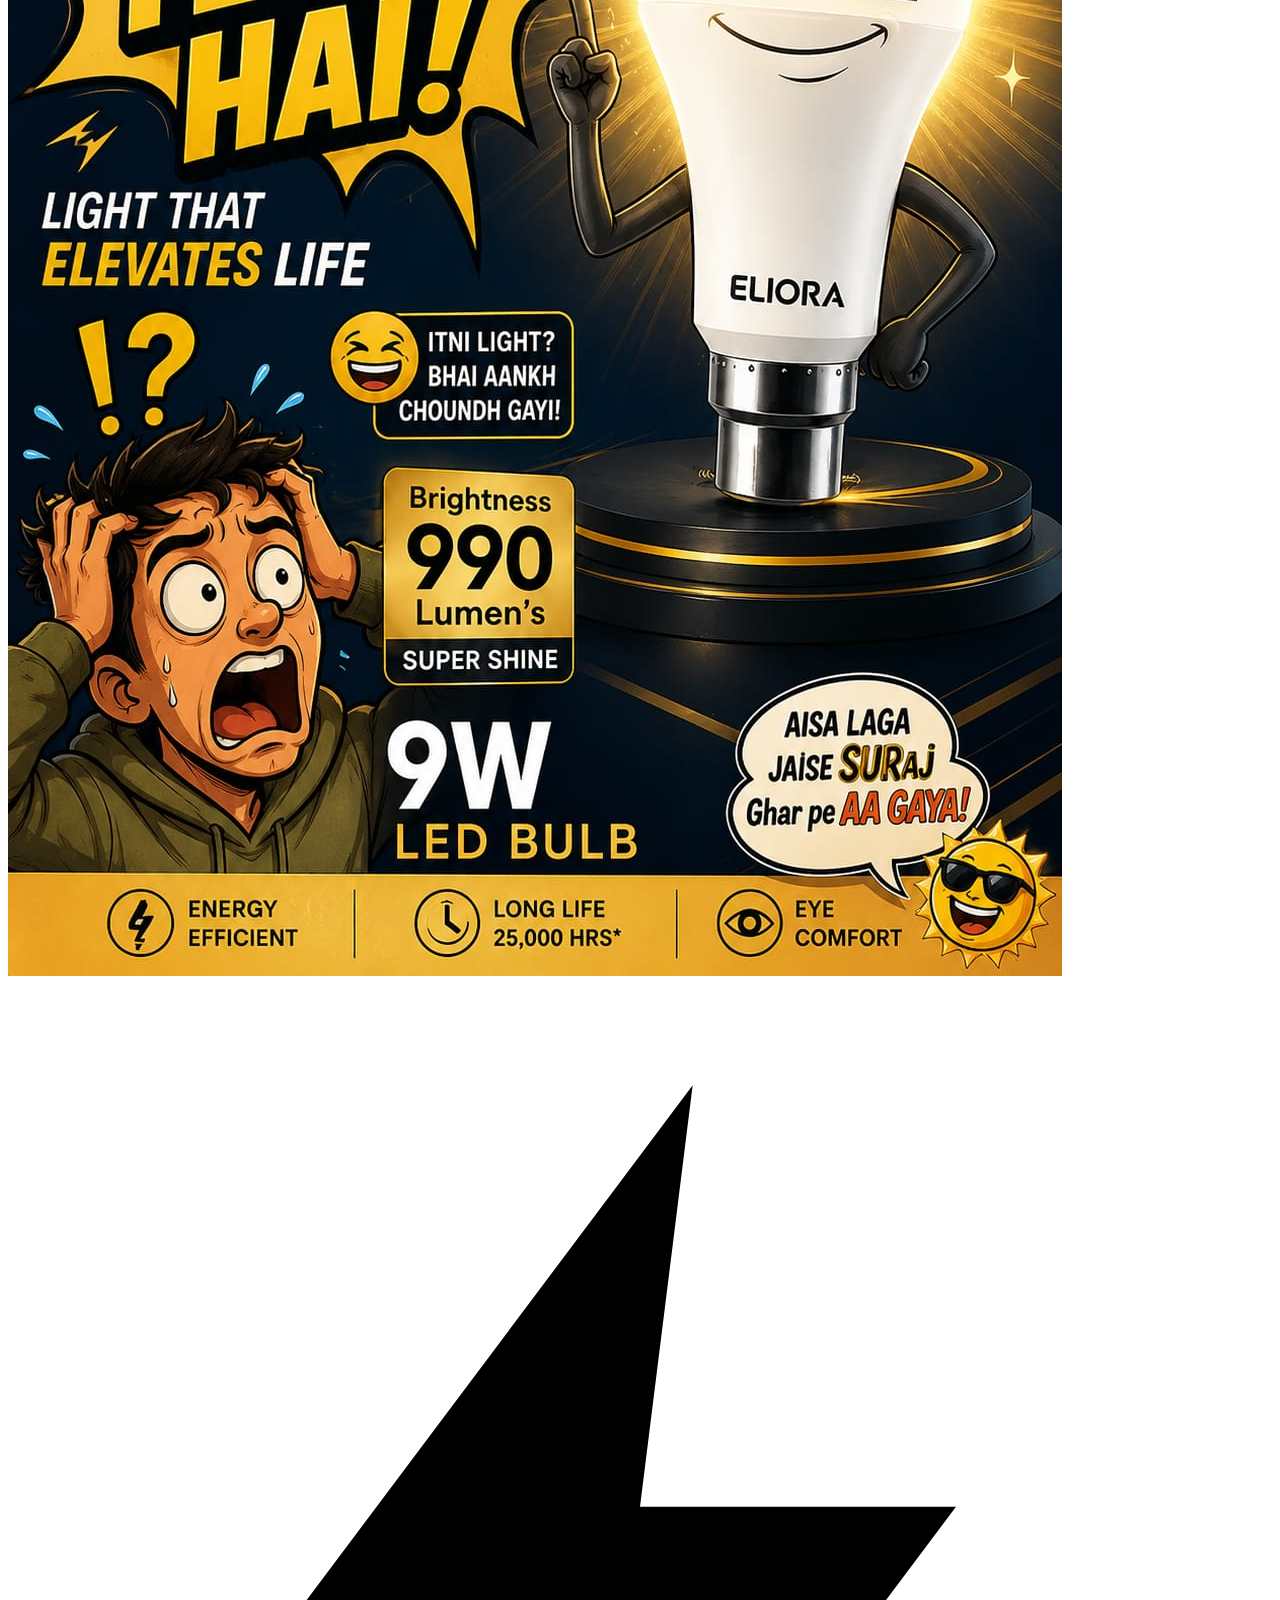
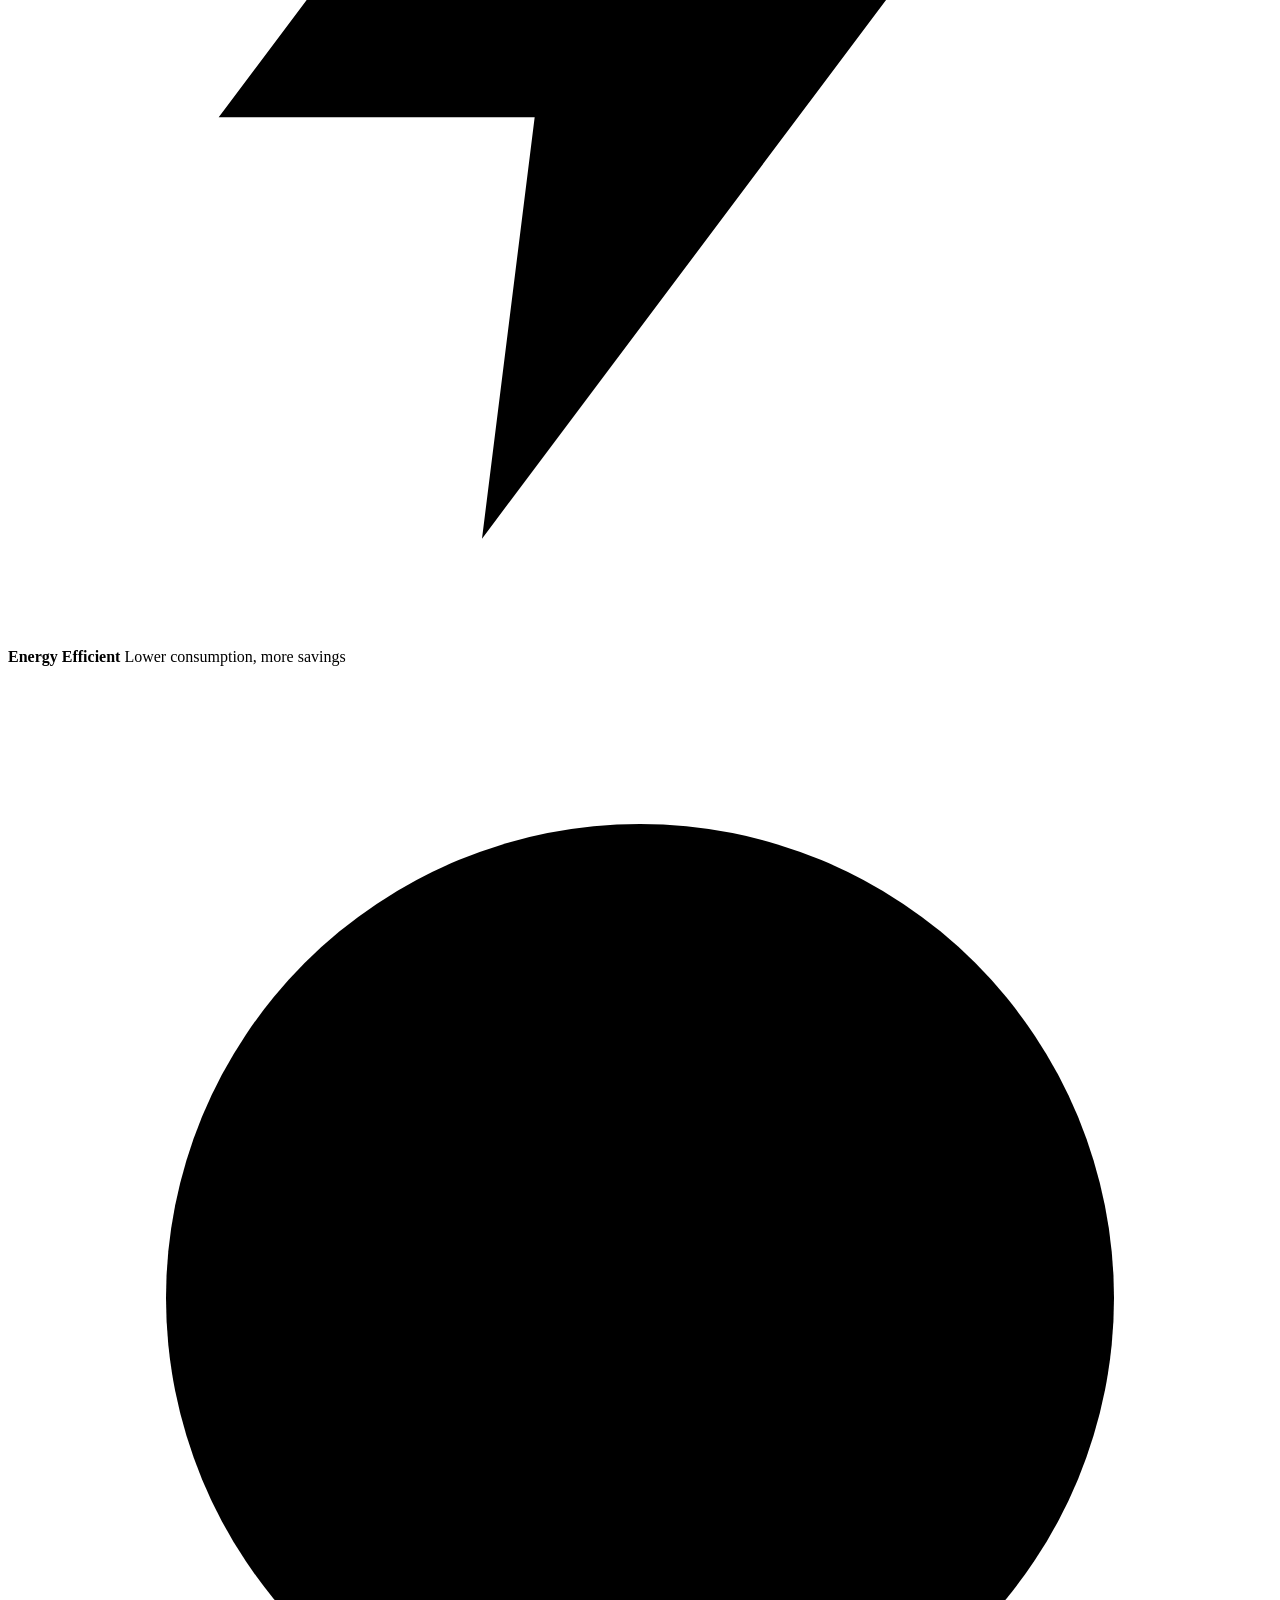
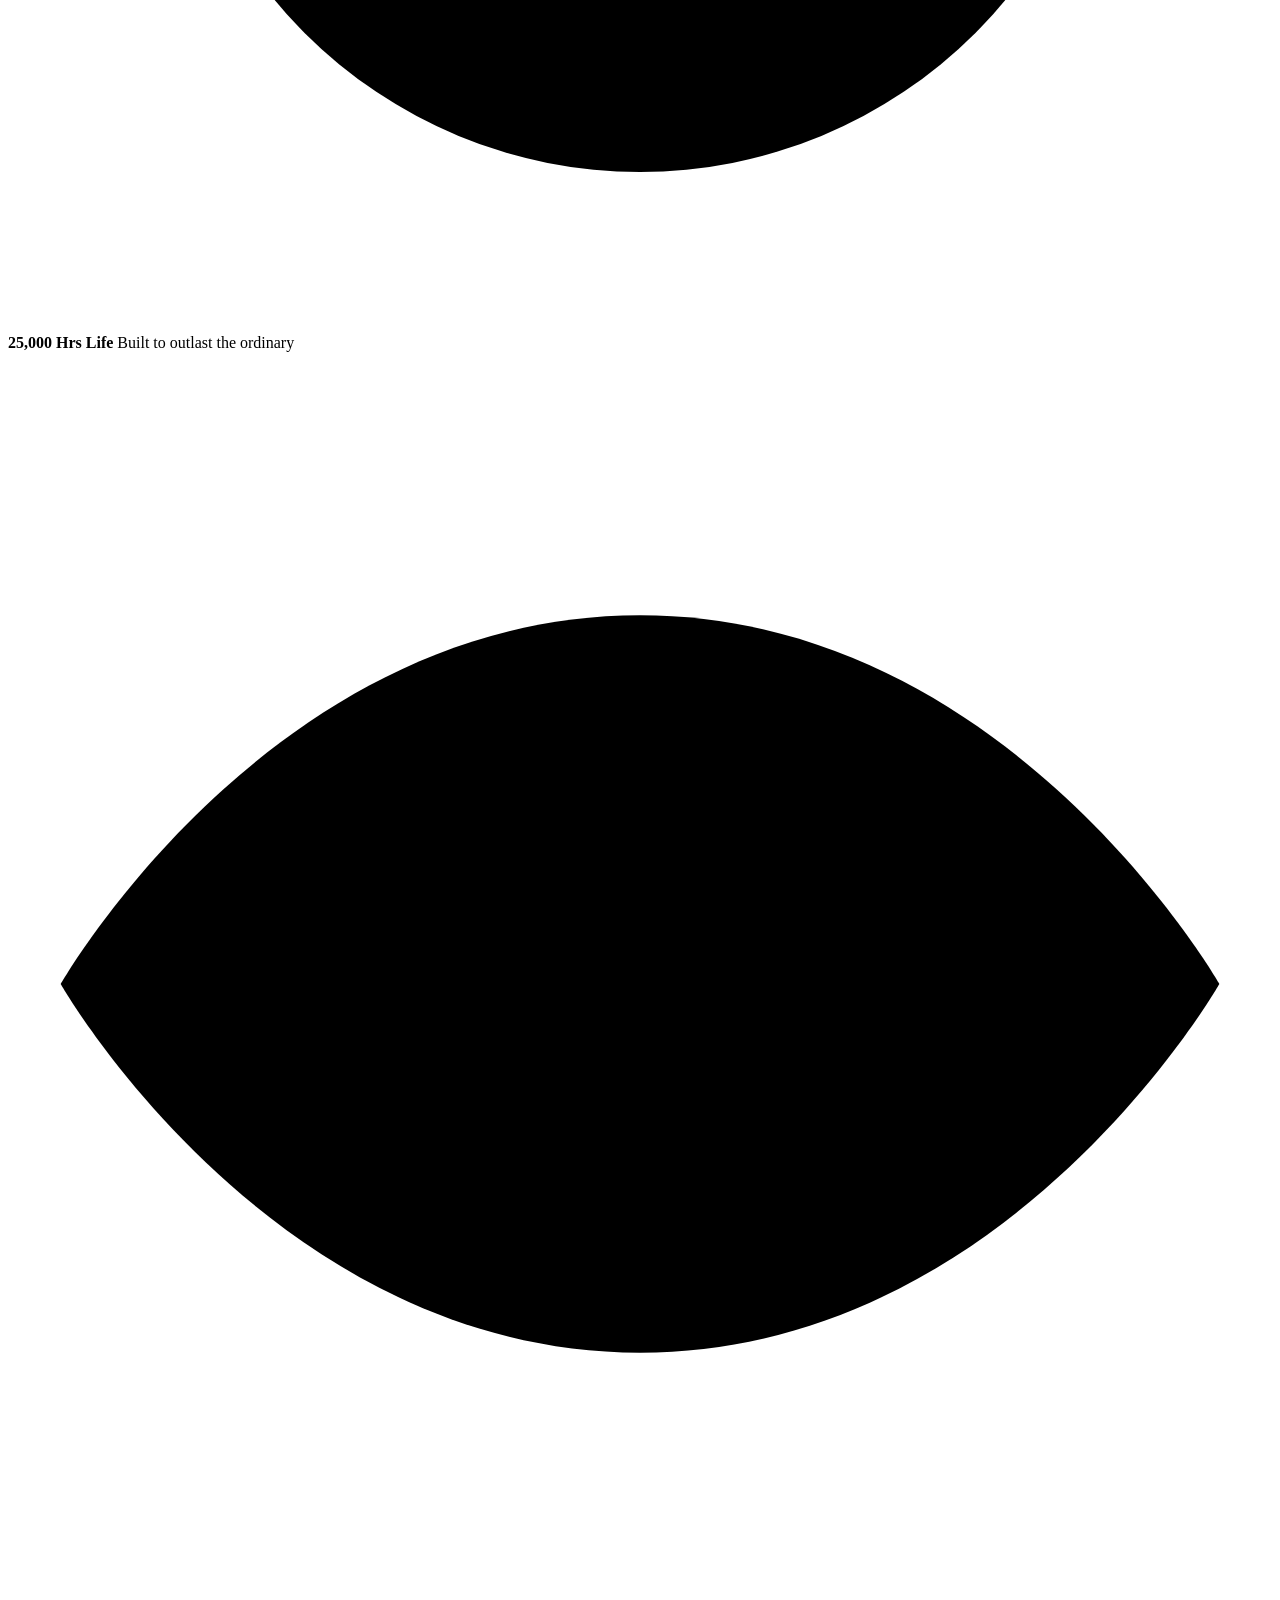
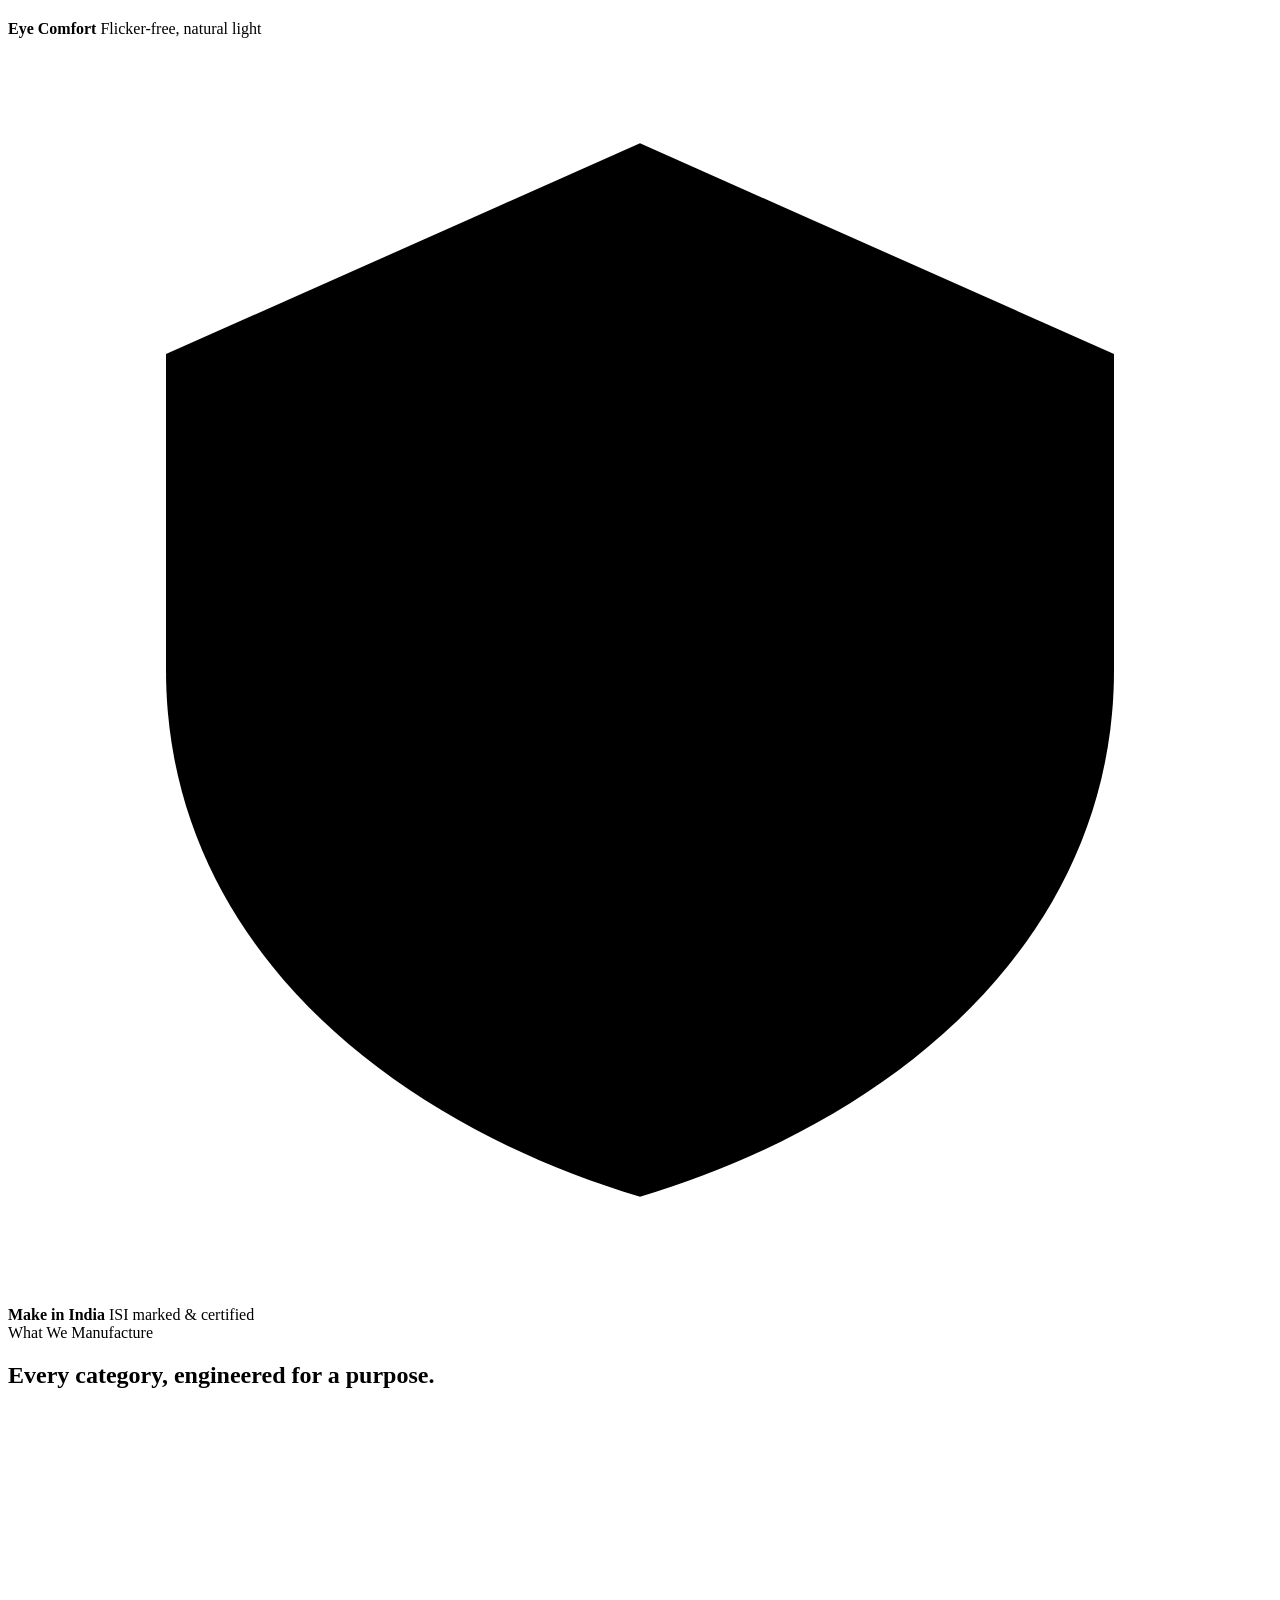
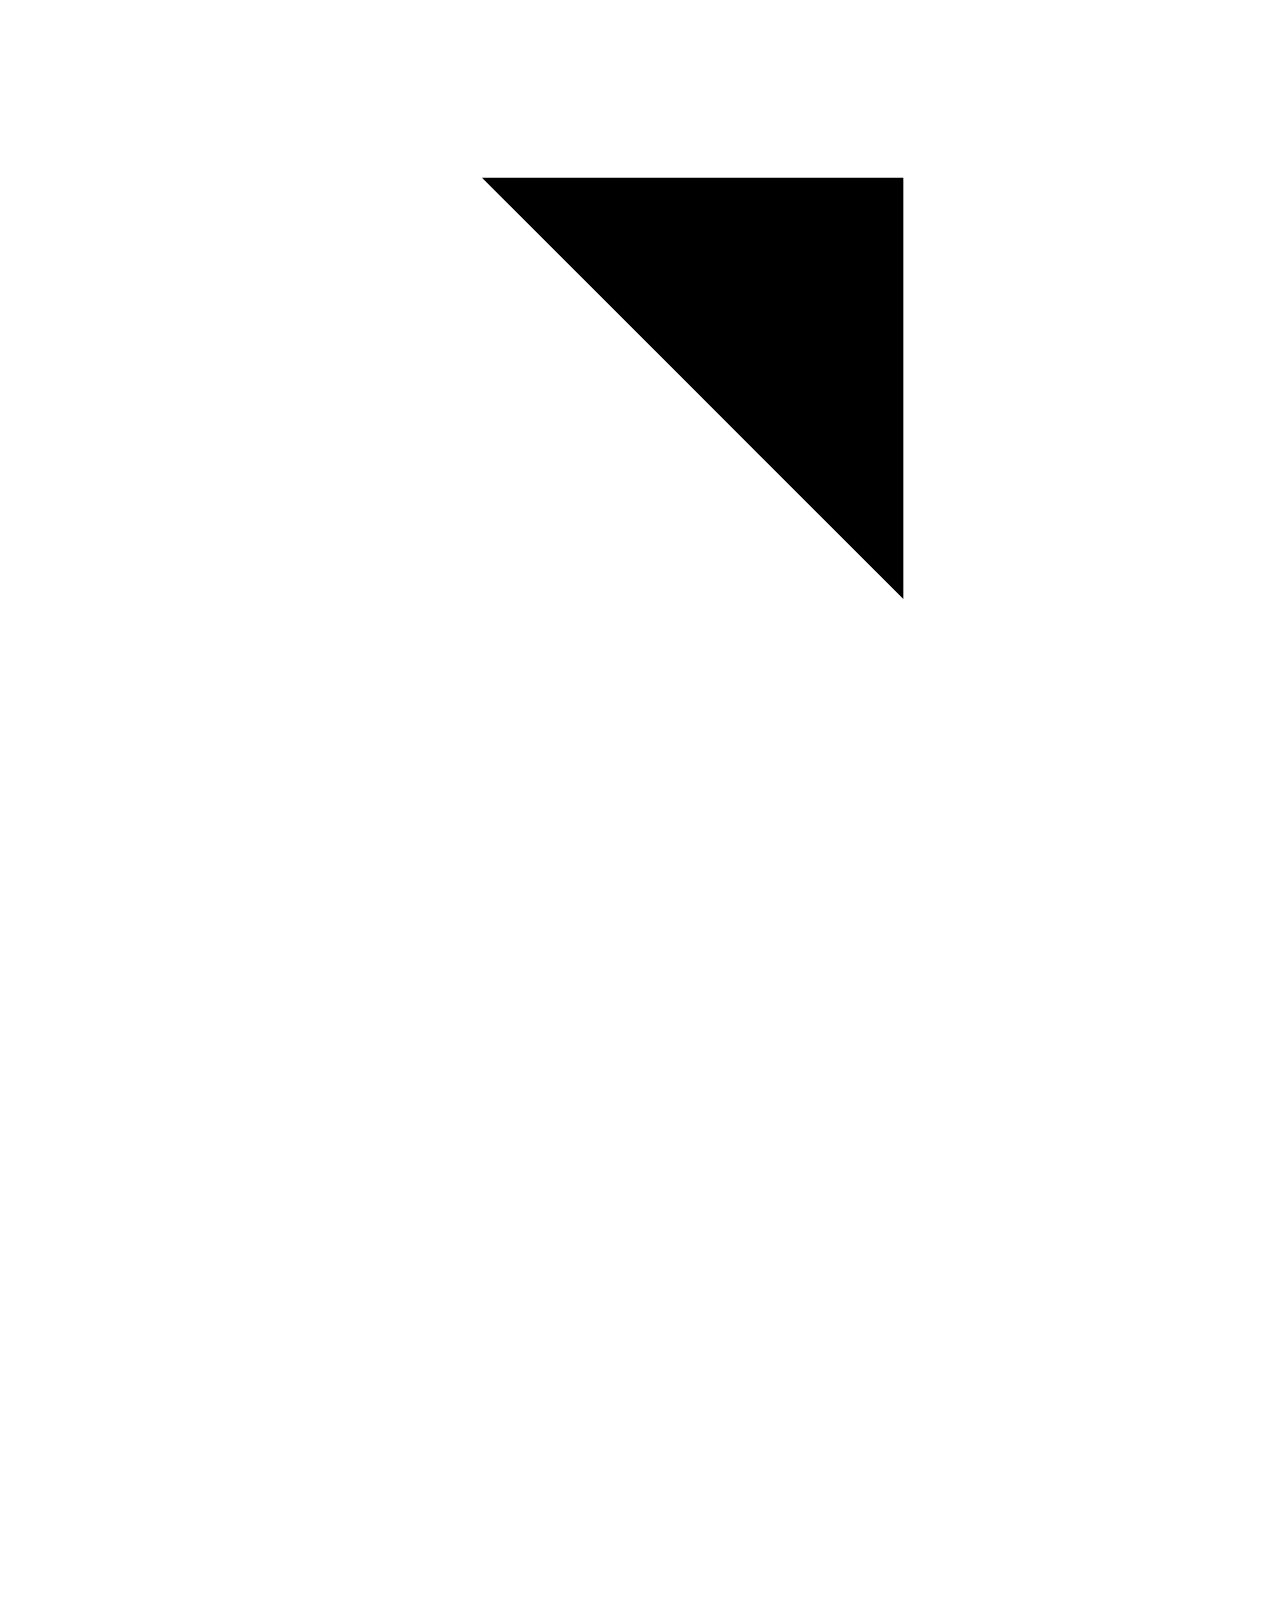
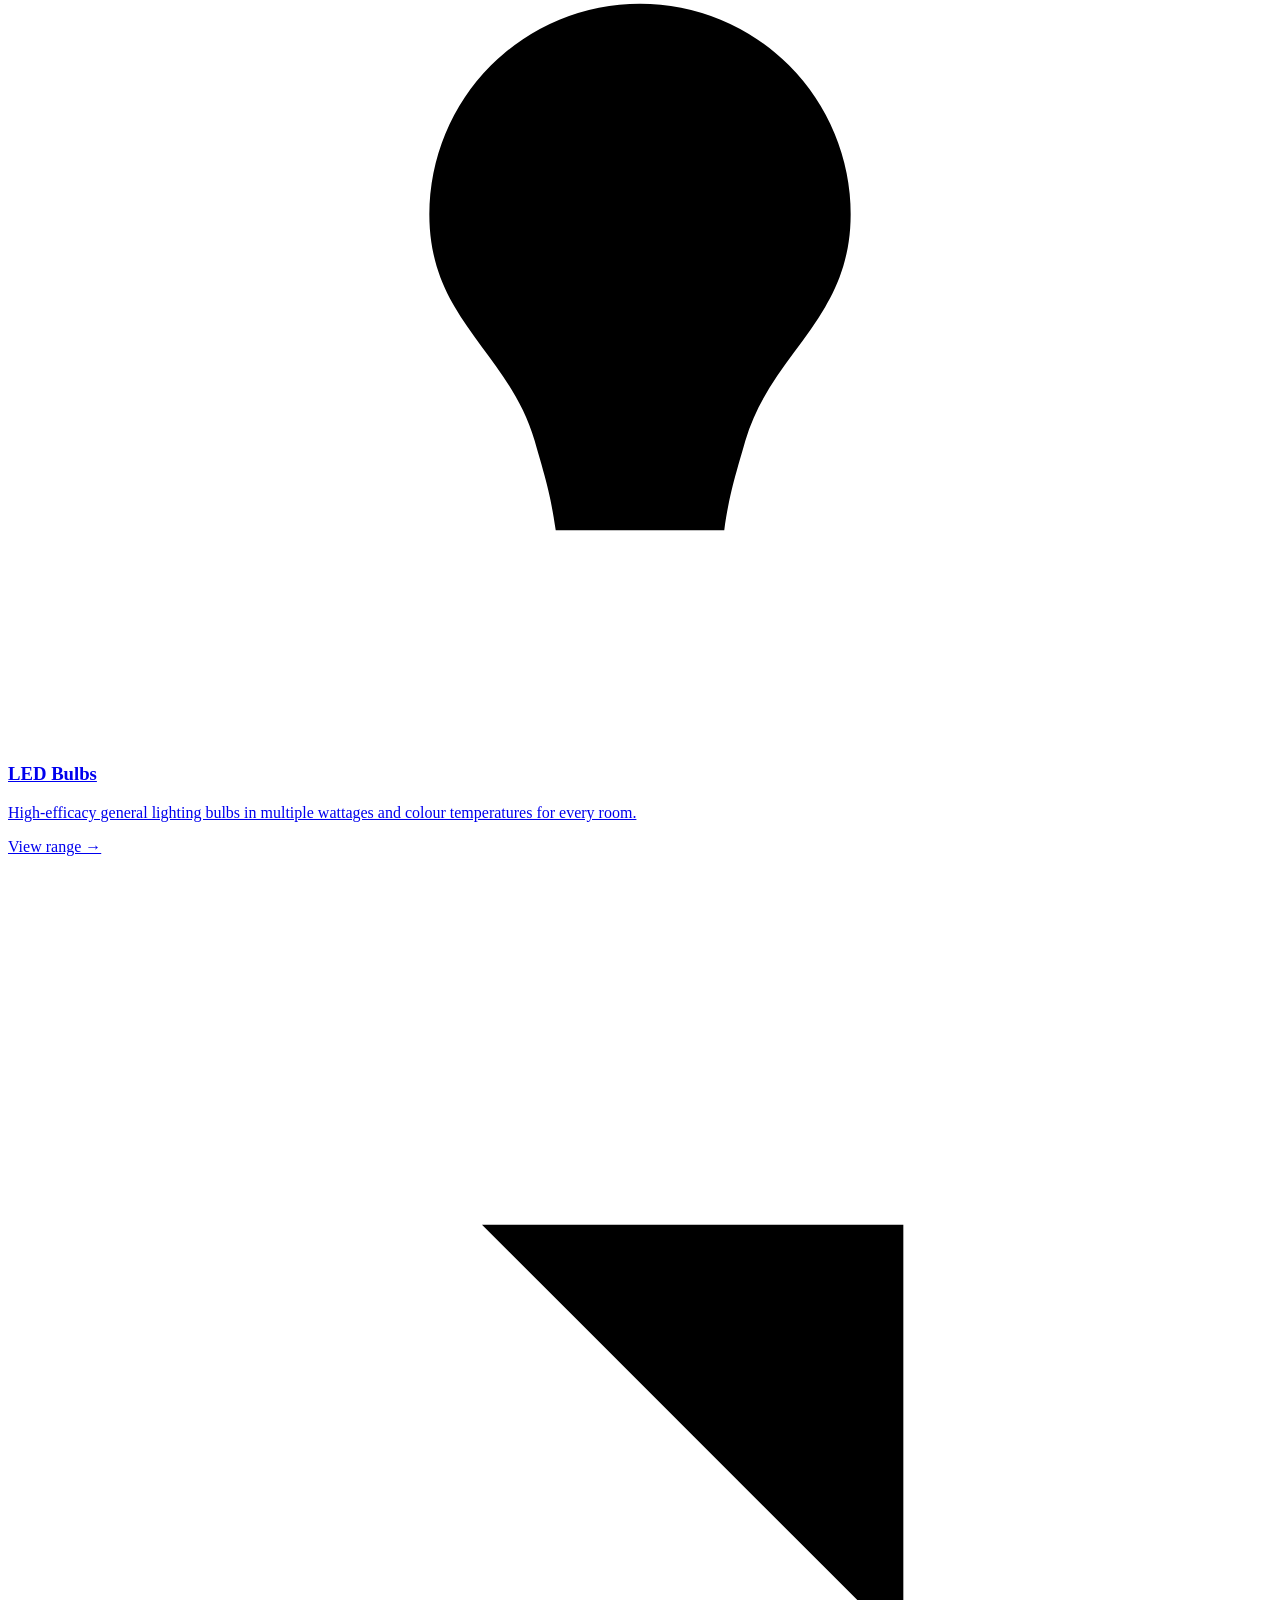
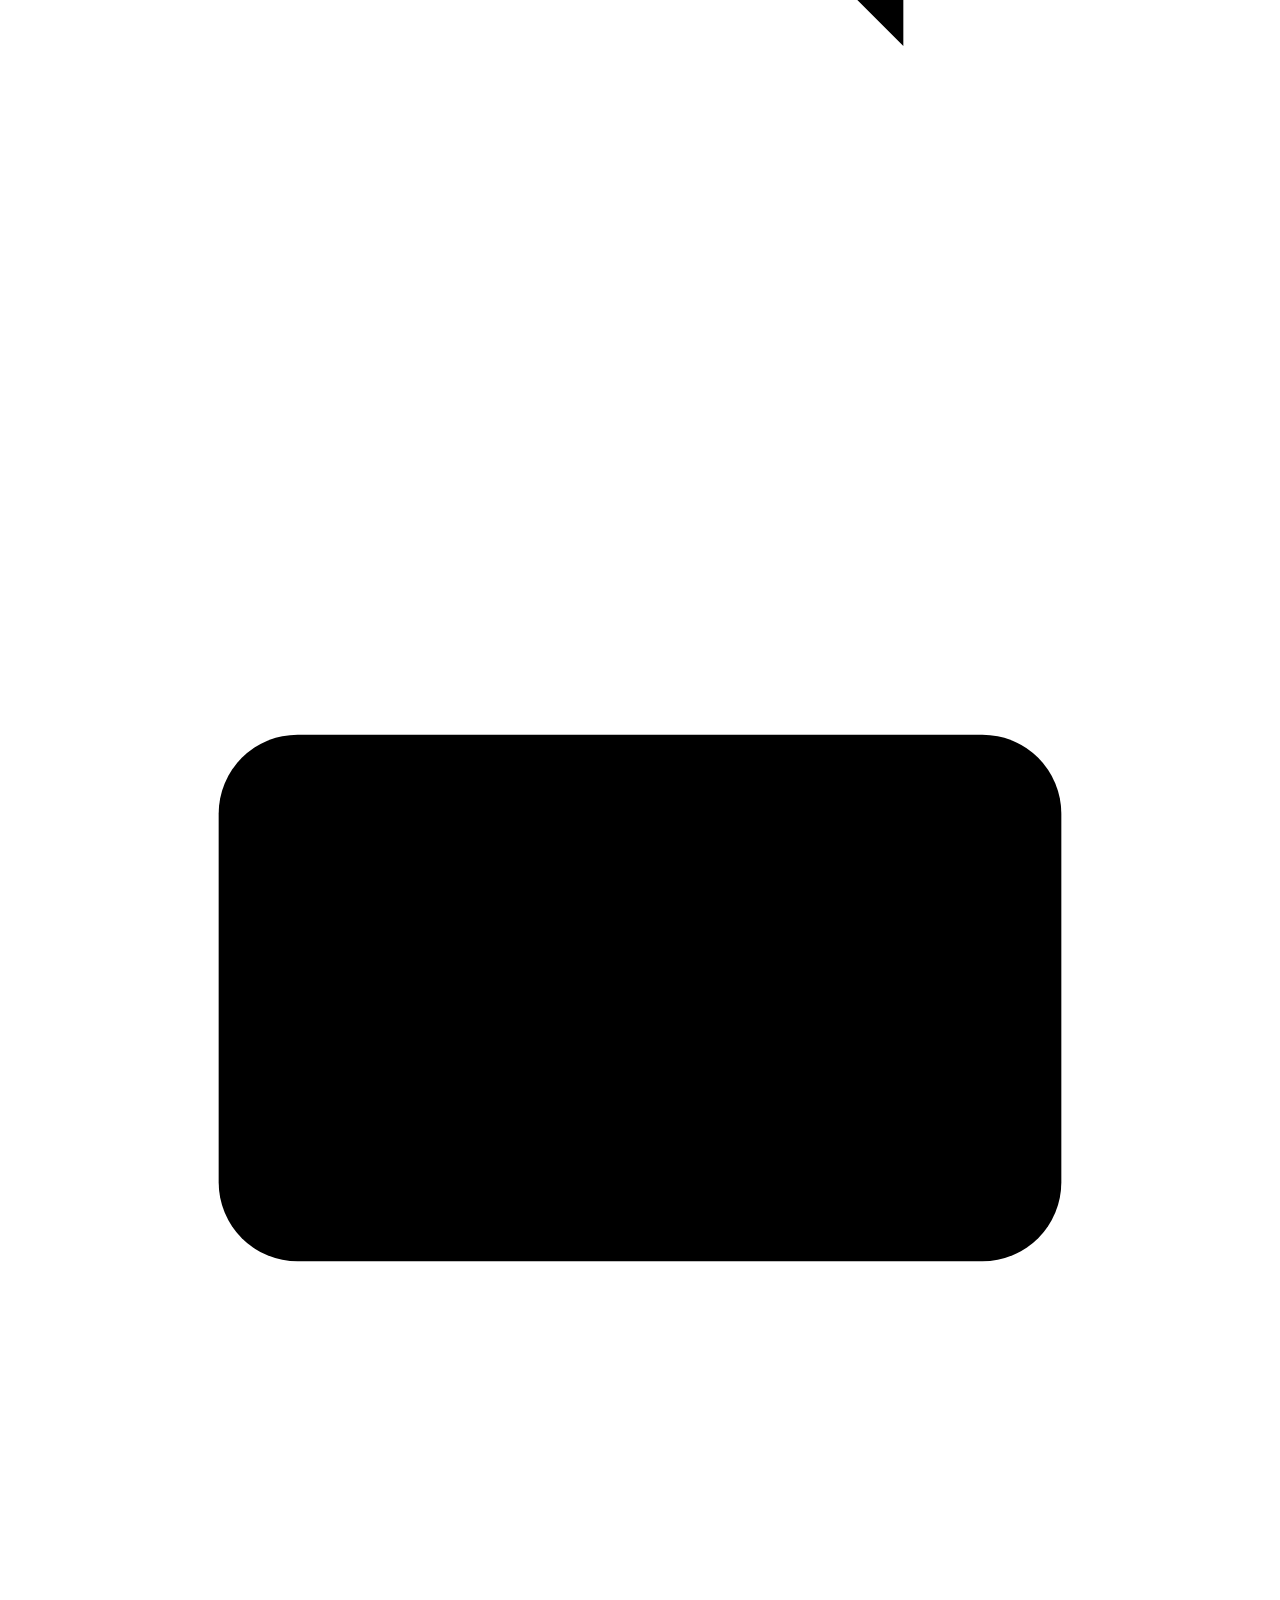
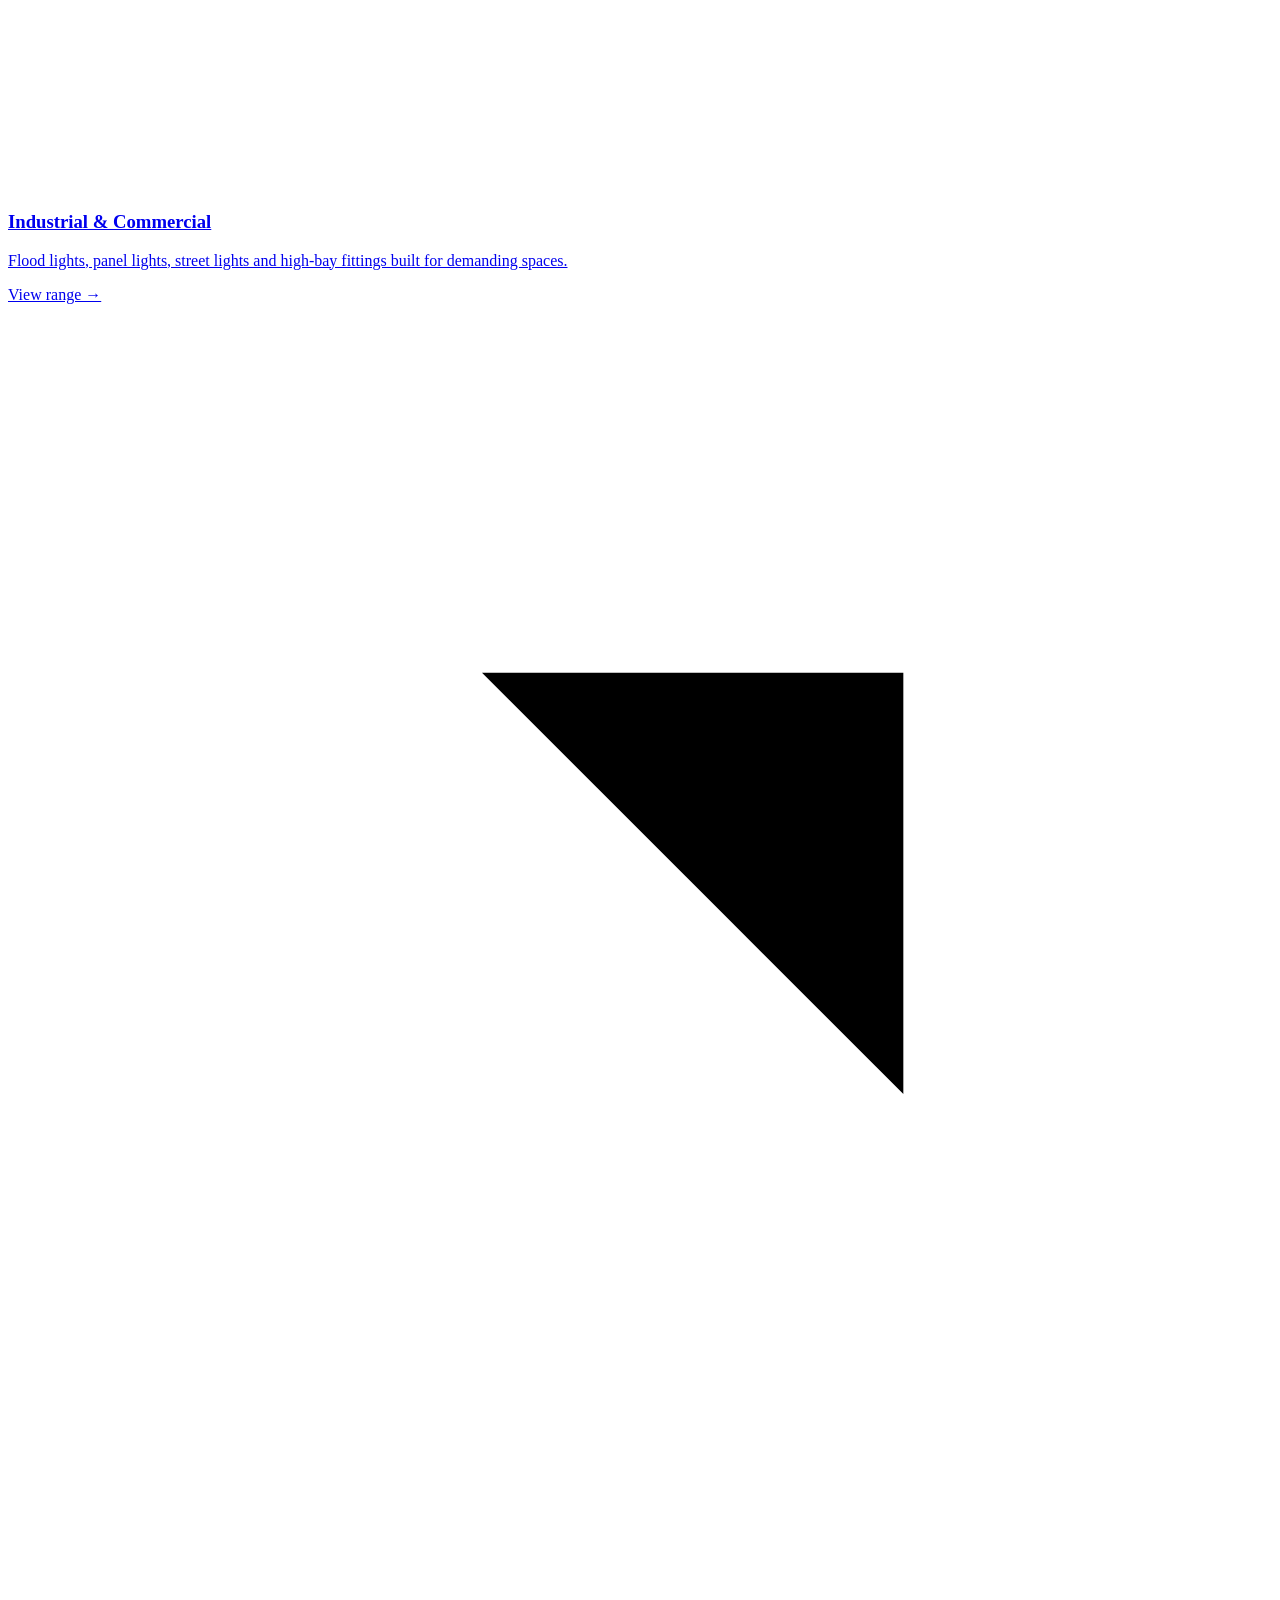
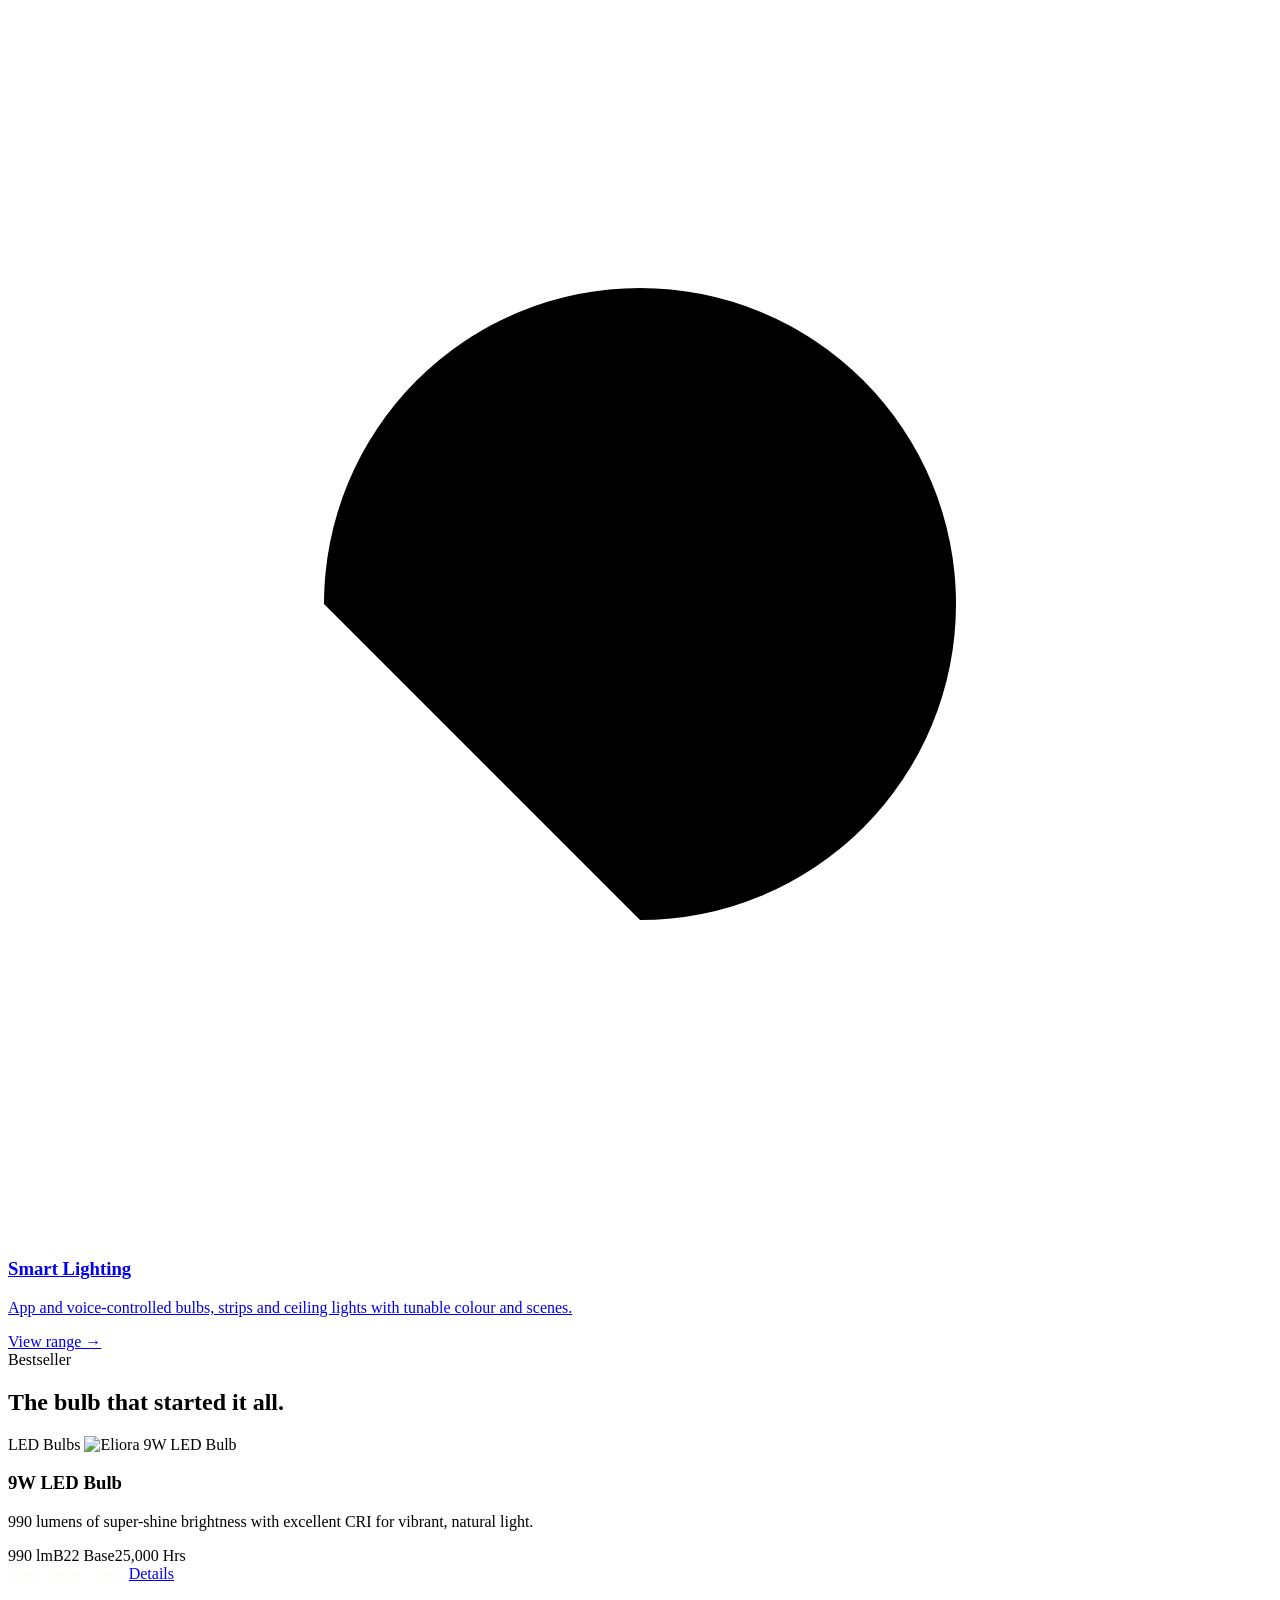
==== commit bc6b513c: "Update fmt.Println message from 'Hello' to 'Goodbye'" ====
--- a/index.html
+++ b/index.html
@@ -5,7 +5,7 @@
 <meta name="viewport" content="width=device-width, initial-scale=1.0">
 <title>Eliora — God Is Light | LED, Industrial & Smart Lighting Manufacturer</title>
 <meta name="description" content="Eliora manufactures LED bulbs, industrial & commercial lighting, and smart lighting solutions. Energy efficient, long life, eye comfort — Made in India.">
-<link rel="icon" href="assets/logo.png">
+<link rel="icon" href=" logo.png">
 <link rel="stylesheet" href="css/style.css">
 </head>
 <body>
@@ -14,7 +14,7 @@
 <header class="topnav">
   <div class="container">
     <a href="index.html" class="brand">
-      <img src="assets/logo.png" alt="Eliora logo">
+      <img src="logo.png" alt="Eliora logo">
       <div class="brand-text">
         <span class="name">ELIORA</span>
         <span class="tag">God is light</span>
@@ -52,7 +52,7 @@
     </div>
     <div class="hero-visual">
       <div class="glow-ring"></div>
-      <img src="assets/hero-bulb.jpeg" alt="Eliora 9W LED Bulb">
+      <img src="hero-bulb.jpeg" alt="Eliora 9W LED Bulb">
     </div>
   </div>
 </section>
@@ -139,7 +139,7 @@
       <div class="product-card">
         <div class="product-media">
           <span class="product-tag">LED Bulbs</span>
-          <img src="assets/hero-bulb.png" alt="Eliora 9W LED Bulb">
+          <img src="hero-bulb.png" alt="Eliora 9W LED Bulb">
         </div>
         <div class="product-body">
           <h3>9W LED Bulb</h3>
@@ -197,7 +197,7 @@
 <section class="section">
   <div class="container">
     <div class="split">
-      <img src="assets/storefront.jpeg" alt="Eliora retail store front">
+      <img src="storefront.jpeg" alt="Eliora retail store front">
       <div>
         <span class="eyebrow">Our Promise</span>
         <h2>Every fitting carries our name — and our word.</h2>
@@ -236,7 +236,7 @@
     <div class="footer-grid">
       <div class="footer-brand">
         <a href="index.html" class="brand">
-          <img src="assets/logo.png" alt="Eliora logo">
+          <img src="logo.png" alt="Eliora logo">
           <div class="brand-text">
             <span class="name">ELIORA</span>
             <span class="tag">God is light</span>
@@ -306,4 +306,4 @@
 
 <script src="js/script.js"></script>
 </body>
-</html>+</html>
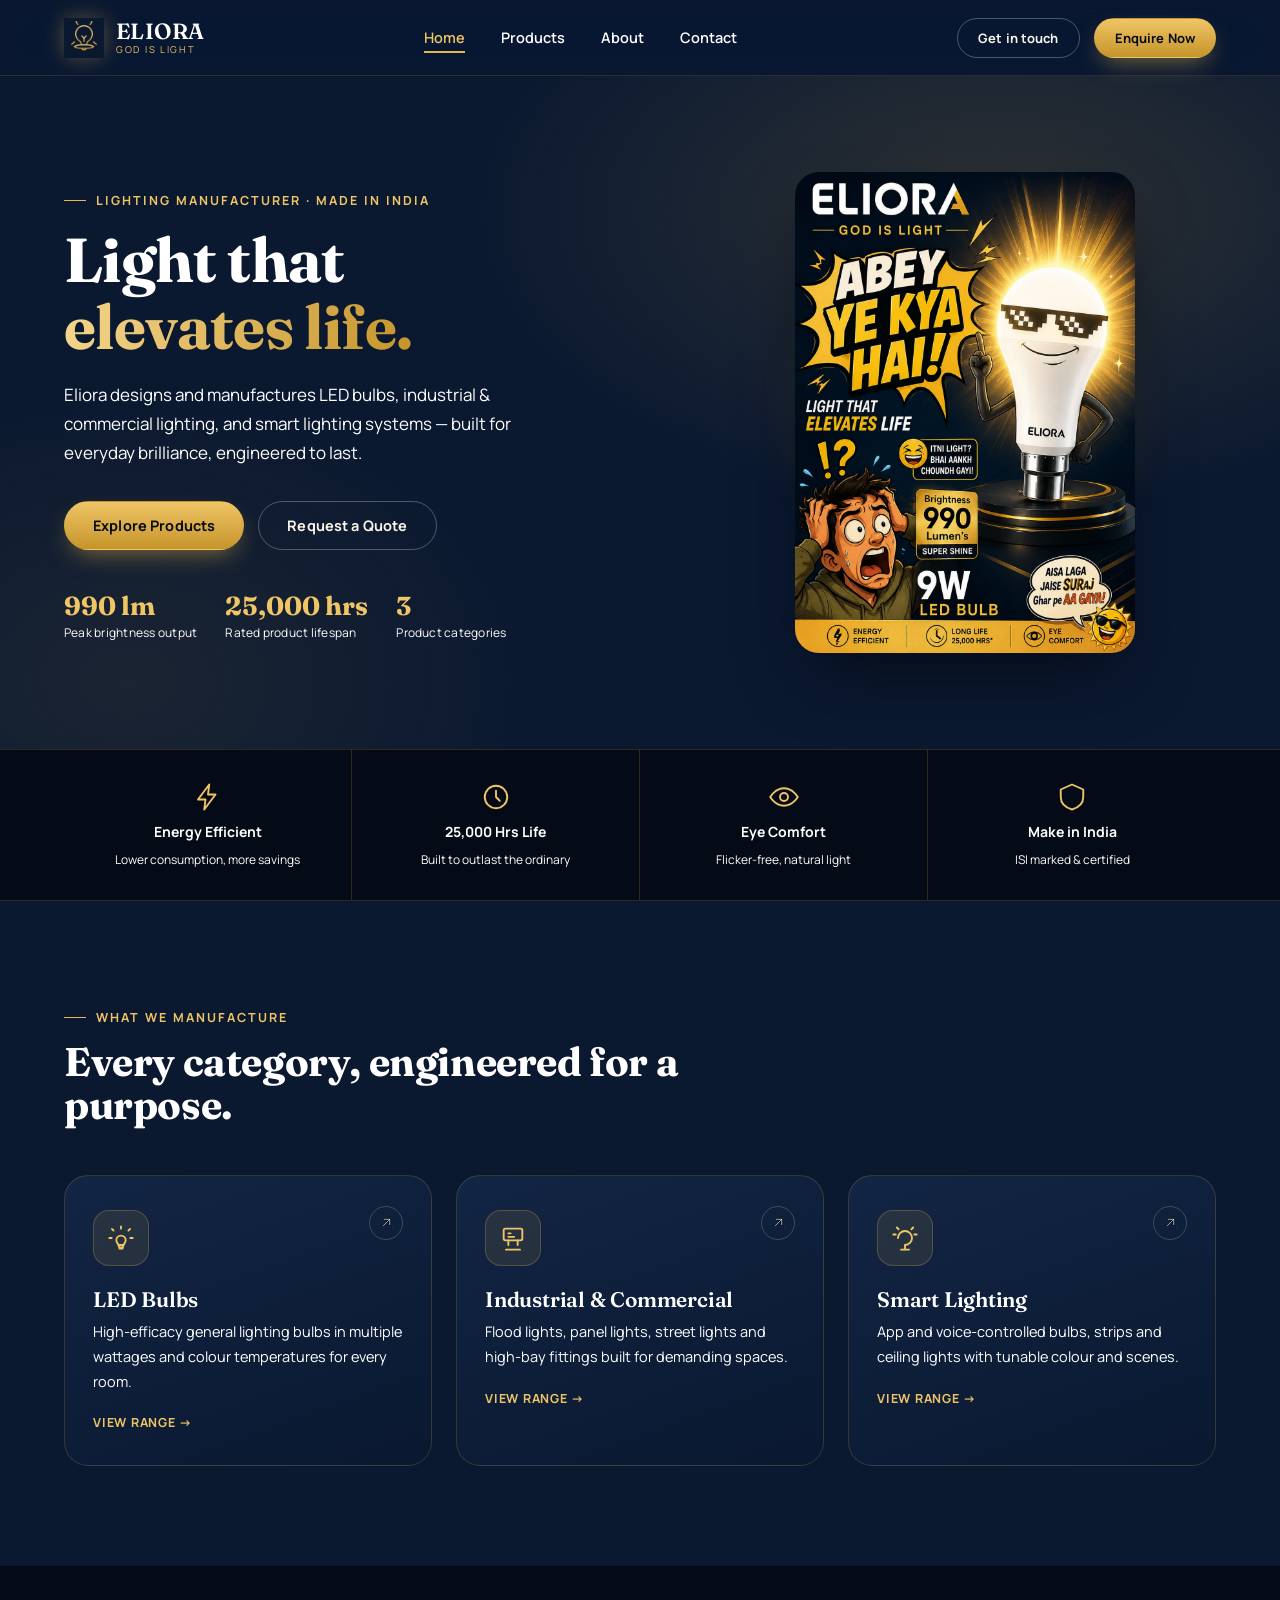
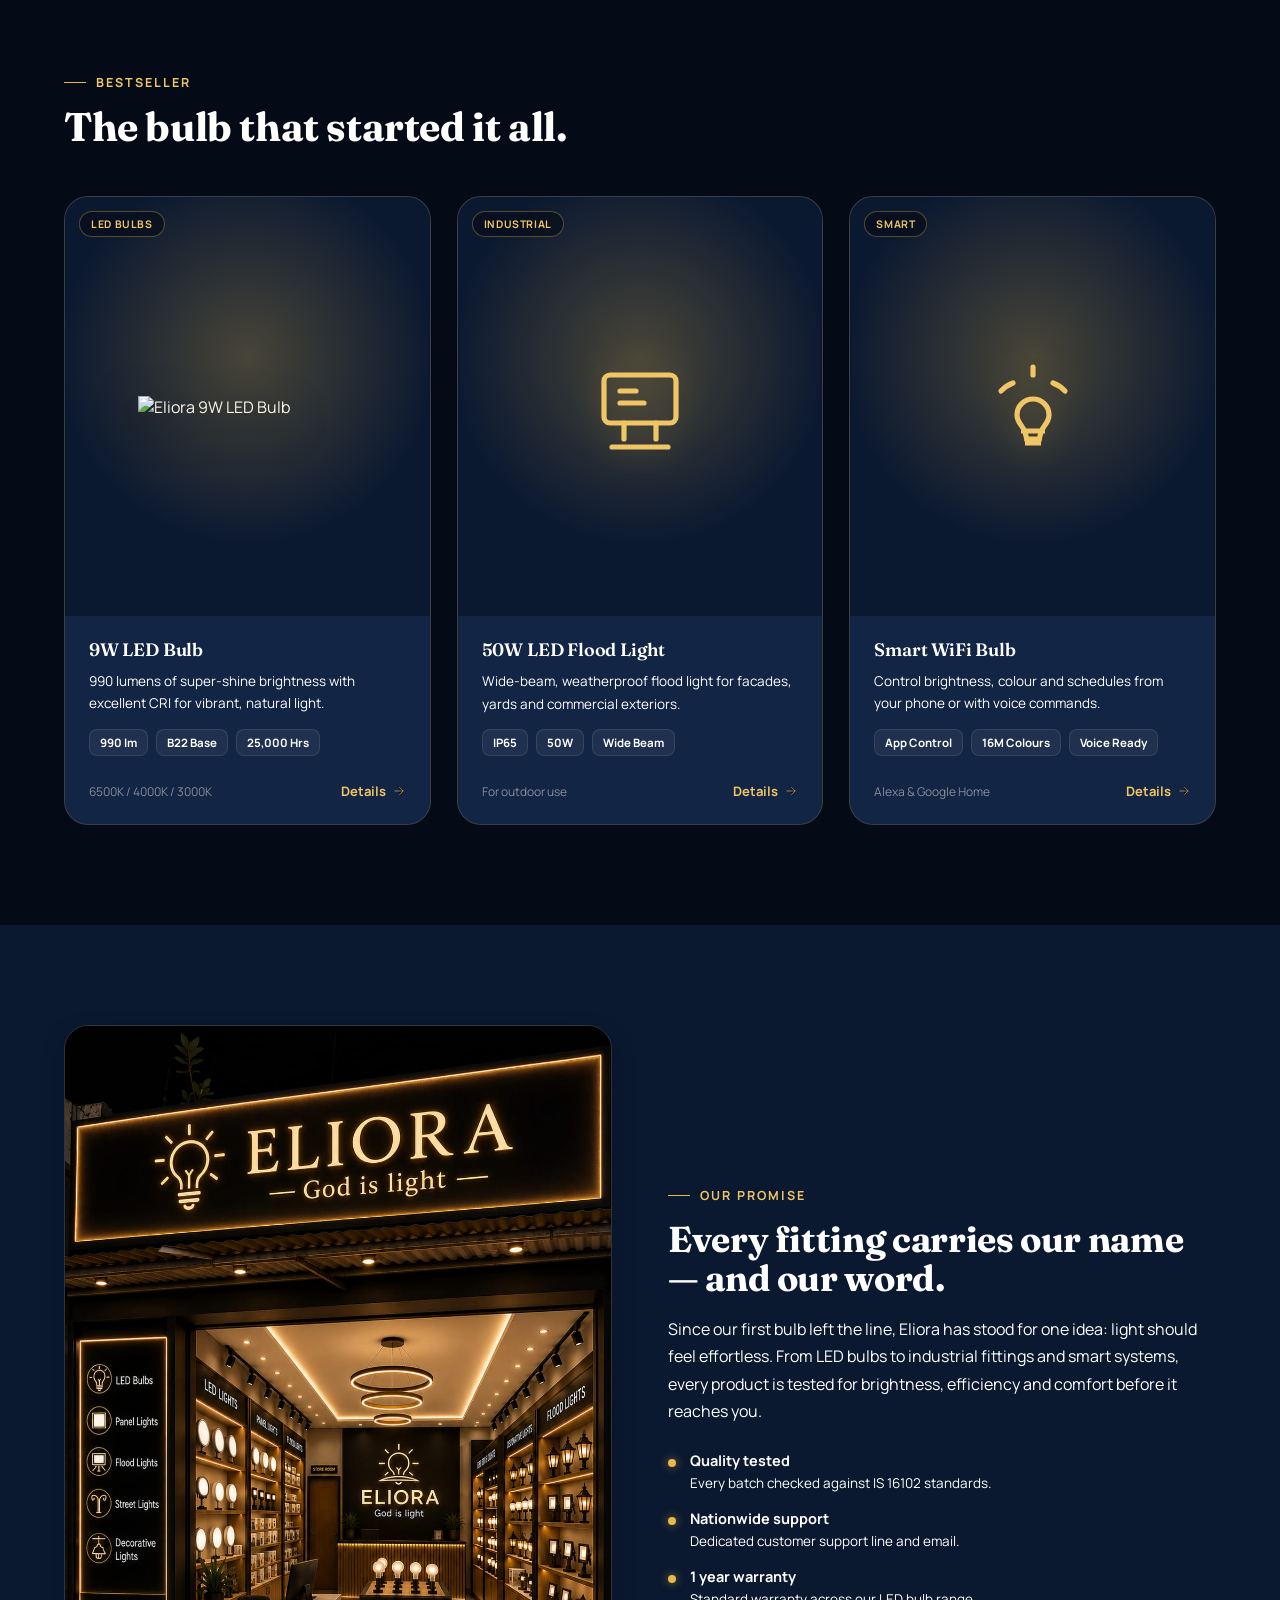
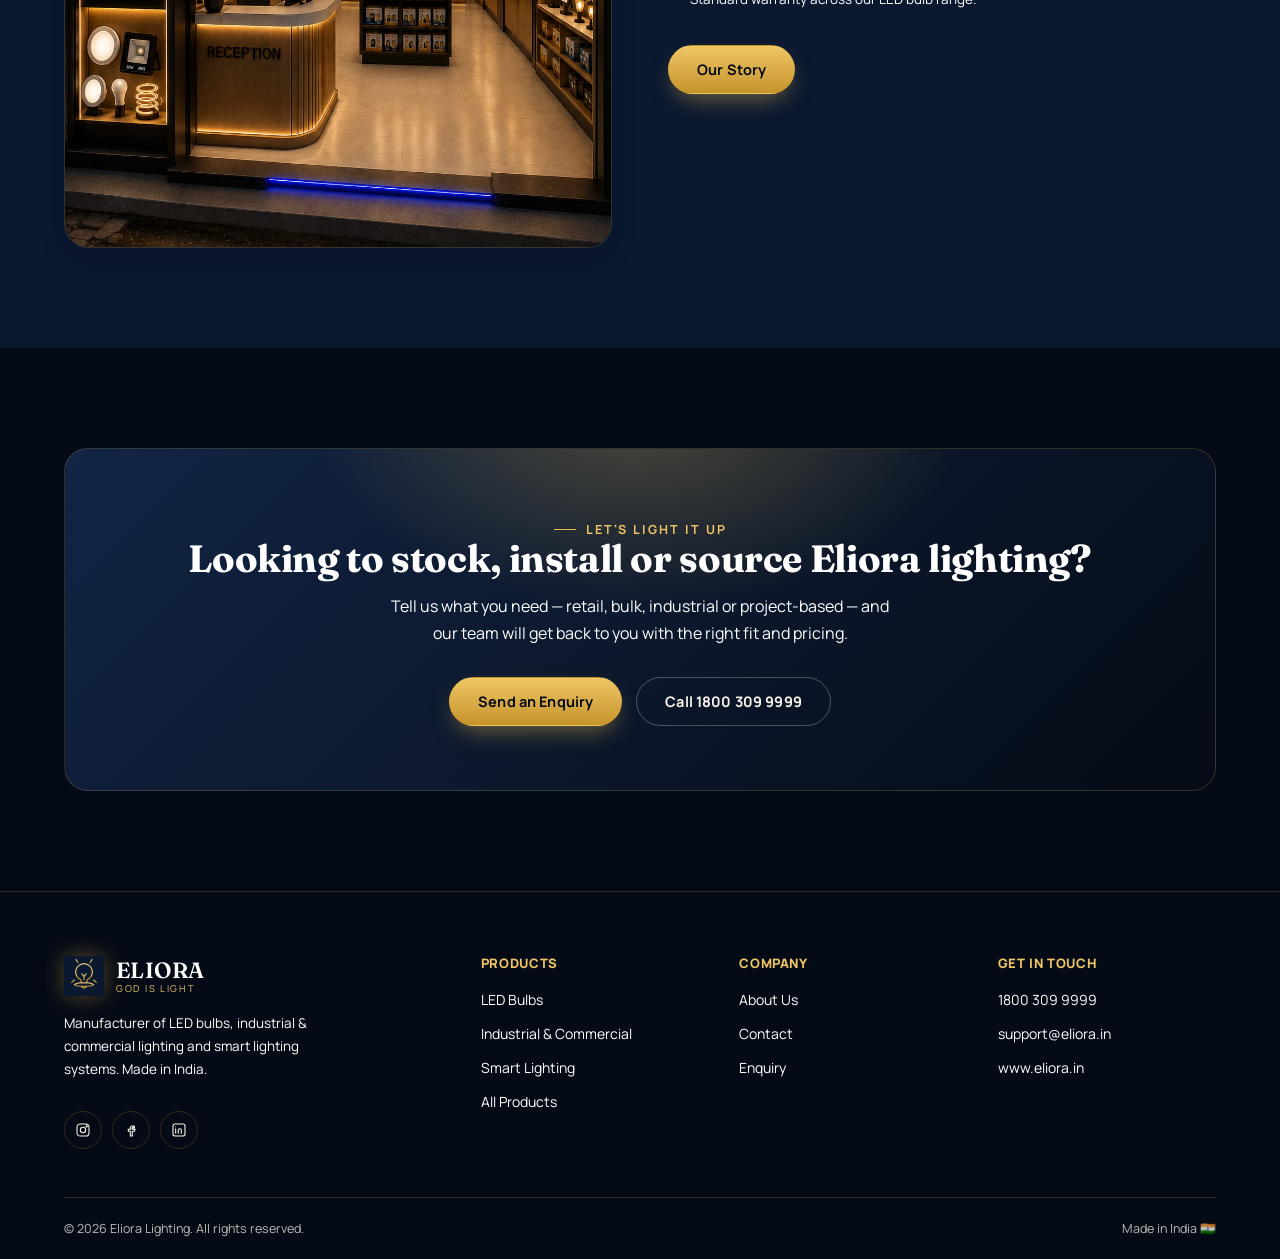
==== commit 34c43fca: "Fix typo in print statement" ====
--- a/index.html
+++ b/index.html
@@ -6,7 +6,7 @@
 <title>Eliora — God Is Light | LED, Industrial & Smart Lighting Manufacturer</title>
 <meta name="description" content="Eliora manufactures LED bulbs, industrial & commercial lighting, and smart lighting solutions. Energy efficient, long life, eye comfort — Made in India.">
 <link rel="icon" href=" logo.png">
-<link rel="stylesheet" href="css/style.css">
+<link rel="stylesheet" href="style.css">
 </head>
 <body>
 
@@ -304,6 +304,6 @@
   </ul>
 </nav>
 
-<script src="js/script.js"></script>
+<script src="script.js"></script>
 </body>
 </html>
--- a/style.css
+++ b/style.css
@@ -0,0 +1,925 @@
+/* ==========================================================================
+   ELIORA — Design Tokens
+   "God is light" — deep navy dusk + warm bulb-glow gold
+   ========================================================================== */
+
+   @import url('https://fonts.googleapis.com/css2?family=Fraunces:opsz,wght@9..144,400;9..144,500;9..144,600;9..144,700&family=Manrope:wght@400;500;600;700;800&display=swap');
+
+   :root{
+     /* Navy scale — from packaging carton */
+     --navy-950:#050B16;
+     --navy-900:#0A1830;
+     --navy-800:#122544;
+     --navy-700:#1B3358;
+     --navy-600:#274674;
+   
+     /* Gold scale — from poster & carton foil */
+     --gold-300:#F5D68C;
+     --gold-400:#EFC565;
+     --gold-500:#E8B84B;
+     --gold-600:#C6942B;
+     --gold-700:#9C721E;
+   
+     --cream:#FBF6EA;
+     --white:#FFFFFF;
+     --ink:#0A1830;
+     --line: rgba(232,184,75,0.18);
+   
+     --font-display: 'Fraunces', ui-serif, Georgia, serif;
+     --font-body: 'Manrope', ui-sans-serif, system-ui, sans-serif;
+   
+     --radius-sm: 8px;
+     --radius-md: 14px;
+     --radius-lg: 24px;
+   
+     --shadow-glow: 0 0 0 1px var(--line), 0 20px 60px -20px rgba(232,184,75,0.25);
+     --shadow-card: 0 10px 30px -12px rgba(5,11,22,0.5);
+   
+     --nav-h: 76px;
+     --bottom-nav-h: 68px;
+   }
+   
+   *,*::before,*::after{ box-sizing:border-box; }
+   html{ scroll-behavior:smooth; }
+   body{
+     margin:0;
+     font-family:var(--font-body);
+     background:var(--navy-900);
+     color:var(--cream);
+     -webkit-font-smoothing:antialiased;
+     padding-bottom: 0;
+   }
+   img{ max-width:100%; display:block; }
+   a{ color:inherit; text-decoration:none; }
+   ul{ margin:0; padding:0; list-style:none; }
+   button{ font-family:inherit; cursor:pointer; }
+   input,textarea,select{ font-family:inherit; }
+   
+   .container{
+     width:100%;
+     max-width:1200px;
+     margin-inline:auto;
+     padding-inline:24px;
+   }
+   
+   section{ position:relative; }
+   
+   /* Headline type */
+   h1,h2,h3,h4{
+     font-family:var(--font-display);
+     color:var(--white);
+     margin:0;
+     line-height:1.08;
+     letter-spacing:-0.01em;
+   }
+   .eyebrow{
+     display:inline-flex;
+     align-items:center;
+     gap:10px;
+     font-family:var(--font-body);
+     font-weight:700;
+     font-size:12.5px;
+     letter-spacing:0.16em;
+     text-transform:uppercase;
+     color:var(--gold-400);
+   }
+   .eyebrow::before{
+     content:'';
+     width:22px; height:1px;
+     background:var(--gold-500);
+   }
+   
+   p{ color:var(--white); line-height:1.7; margin:0; }
+   
+   /* Buttons */
+   .btn{
+     display:inline-flex;
+     align-items:center;
+     justify-content:center;
+     gap:8px;
+     padding:14px 28px;
+     border-radius:999px;
+     font-weight:700;
+     font-size:14.5px;
+     letter-spacing:0.01em;
+     border:1px solid transparent;
+     transition:transform .25s ease, box-shadow .25s ease, background .25s ease, color .25s ease, border-color .25s ease;
+     white-space:nowrap;
+   }
+   .btn-gold{
+     background:linear-gradient(180deg, var(--gold-400), var(--gold-600));
+     color:var(--navy-950);
+     box-shadow:0 10px 24px -8px rgba(232,184,75,0.55);
+   }
+   .btn-gold:hover{ transform:translateY(-2px); box-shadow:0 16px 32px -8px rgba(232,184,75,0.7); }
+   .btn-outline{
+     background:transparent;
+     border-color:rgba(251,246,234,0.28);
+     color:var(--cream);
+   }
+   .btn-outline:hover{ border-color:var(--gold-500); color:var(--gold-400); }
+   .btn-sm{ padding:10px 20px; font-size:13px; }
+   .btn-block{ width:100%; }
+   
+   /* ==========================================================================
+      TOP NAVIGATION (sticky)
+      ========================================================================== */
+   .topnav{
+     position:sticky;
+     top:0;
+     z-index:100;
+     height:var(--nav-h);
+     display:flex;
+     align-items:center;
+     background:rgba(10,24,48,0.82);
+     backdrop-filter:blur(14px) saturate(140%);
+     -webkit-backdrop-filter:blur(14px) saturate(140%);
+     border-bottom:1px solid rgba(232,184,75,0.14);
+   }
+   .topnav .container{
+     display:flex;
+     align-items:center;
+     justify-content:space-between;
+     gap:24px;
+   }
+   .brand{
+     display:flex;
+     align-items:center;
+     gap:12px;
+   }
+   .brand img{ height:40px; width:40px; filter:drop-shadow(0 0 10px rgba(232,184,75,0.35)); }
+   .brand-text{ display:flex; flex-direction:column; line-height:1; }
+   .brand-text .name{
+     font-family:var(--font-display);
+     font-weight:600;
+     font-size:22px;
+     color:var(--white);
+     letter-spacing:0.02em;
+   }
+   .brand-text .tag{
+     font-size:9.5px;
+     letter-spacing:0.18em;
+     text-transform:uppercase;
+     color:var(--gold-400);
+     margin-top:3px;
+   }
+   
+   .nav-links{
+     display:flex;
+     align-items:center;
+     gap:36px;
+   }
+   .nav-links a{
+     font-size:14.5px;
+     font-weight:600;
+     color:var(--white);
+     position:relative;
+     padding:6px 0;
+     transition:color .2s ease;
+   }
+   .nav-links a::after{
+     content:'';
+     position:absolute;
+     left:0; bottom:0;
+     width:0; height:2px;
+     background:var(--gold-500);
+     transition:width .25s ease;
+   }
+   .nav-links a:hover{ color:var(--white); }
+   .nav-links a:hover::after,
+   .nav-links a.active::after{ width:100%; }
+   .nav-links a.active{ color:var(--gold-400); }
+   
+   .nav-cta{ display:flex; align-items:center; gap:14px; }
+   .nav-toggle{ display:none; }
+   
+   /* ==========================================================================
+      BOTTOM NAVIGATION (mobile, sticky)
+      ========================================================================== */
+   .bottomnav{
+     display:none;
+     position:fixed;
+     left:0; right:0; bottom:0;
+     z-index:100;
+     height:var(--bottom-nav-h);
+     background:rgba(10,24,48,0.96);
+     backdrop-filter:blur(16px);
+     -webkit-backdrop-filter:blur(16px);
+     border-top:1px solid rgba(232,184,75,0.18);
+     padding-bottom:env(safe-area-inset-bottom);
+   }
+   .bottomnav ul{
+     height:var(--bottom-nav-h);
+     display:flex;
+     align-items:stretch;
+     justify-content:space-around;
+   }
+   .bottomnav li{ flex:1; display:flex; }
+   .bottomnav a{
+     flex:1;
+     display:flex;
+     flex-direction:column;
+     align-items:center;
+     justify-content:center;
+     gap:5px;
+     font-size:10.5px;
+     font-weight:700;
+     color:rgba(251,246,234,0.85);
+     transition:color .2s ease;
+   }
+   .bottomnav svg{ width:26px; height:26px; stroke:currentColor; }
+   .bottomnav a.active,
+   .bottomnav a:hover{ color:var(--gold-400); }
+   .bottomnav a.enquire{ color:var(--gold-500); }
+   .bottomnav a.enquire svg{ fill:var(--gold-500); stroke:none; }
+   
+   /* ==========================================================================
+      HERO
+      ========================================================================== */
+   .hero{
+     overflow:hidden;
+     background:
+       radial-gradient(ellipse 900px 500px at 78% 20%, rgba(232,184,75,0.16), transparent 60%),
+       radial-gradient(ellipse 700px 500px at 10% 90%, rgba(232,184,75,0.08), transparent 60%),
+       var(--navy-900);
+     padding-top:clamp(56px, 8vw, 96px);
+     padding-bottom:clamp(56px, 8vw, 96px);
+   }
+   .hero .container{
+     display:flex;
+     align-items:center;
+     gap:48px;
+     flex-wrap:wrap;
+   }
+   .hero-copy{ flex:1 1 480px; min-width:0; }
+   .hero-visual{ flex:1 1 380px; min-width:0; }
+   .hero h1{
+     font-size:clamp(38px, 5vw, 62px);
+     margin-top:18px;
+   }
+   .hero h1 em{
+     font-style:normal;
+     background:linear-gradient(100deg, var(--gold-300), var(--gold-600));
+     -webkit-background-clip:text;
+     background-clip:text;
+     color:transparent;
+   }
+   .hero p.lede{
+     margin-top:20px;
+     font-size:17px;
+     max-width:46ch;
+   }
+   .hero-cta{ display:flex; gap:14px; margin-top:34px; flex-wrap:wrap; }
+   
+   .hero-visual{
+     position:relative;
+     display:flex;
+     align-items:center;
+     justify-content:center;
+   }
+   .glow-ring{
+     position:absolute;
+     width:min(420px, 80%);
+     aspect-ratio:1;
+     border-radius:50%;
+     background:radial-gradient(circle, rgba(232,184,75,0.35), rgba(232,184,75,0.05) 55%, transparent 72%);
+     filter:blur(6px);
+     animation:pulseGlow 4.5s ease-in-out infinite;
+   }
+   @keyframes pulseGlow{
+     0%,100%{ transform:scale(1); opacity:0.9; }
+     50%{ transform:scale(1.08); opacity:1; }
+   }
+   .hero-visual img{
+     position:relative;
+     z-index:1;
+     width:min(340px, 78%);
+     border-radius:var(--radius-lg);
+     box-shadow:0 30px 70px -20px rgba(0,0,0,0.6);
+   }
+   
+   .hero-stats{
+     display:flex;
+     gap:28px;
+     margin-top:40px;
+     flex-wrap:wrap;
+   }
+   .hero-stats div{ display:flex; flex-direction:column; gap:2px; }
+   .hero-stats strong{
+     font-family:var(--font-display);
+     font-size:26px;
+     color:var(--gold-400);
+   }
+   .hero-stats span{
+     font-size:12px;
+     color:var(--white);
+     letter-spacing:0.02em;
+   }
+   
+   /* ==========================================================================
+      SECTION HEADERS
+      ========================================================================== */
+   .section{ padding-block:clamp(56px, 8vw, 100px); }
+   .section-head{
+     max-width:640px;
+     margin-bottom:48px;
+   }
+   .section-head h2{ font-size:clamp(28px, 3.4vw, 40px); margin-top:14px; }
+   .section-head.center{ margin-inline:auto; text-align:center; }
+   .section-alt{ background:var(--navy-950); }
+   
+   /* ==========================================================================
+      CATEGORY CARDS
+      ========================================================================== */
+   .cat-grid{
+     display:flex;
+     flex-wrap:wrap;
+     gap:24px;
+   }
+   .cat-grid .cat-card{ flex:1 1 300px; min-width:0; }
+   .cat-card{
+     position:relative;
+     background:linear-gradient(160deg, var(--navy-800), var(--navy-900));
+     border:1px solid var(--line);
+     border-radius:var(--radius-lg);
+     padding:34px 28px;
+     overflow:hidden;
+     transition:transform .3s ease, box-shadow .3s ease, border-color .3s ease;
+   }
+   .cat-card::before{
+     content:'';
+     position:absolute; inset:0;
+     background:radial-gradient(circle at 85% -10%, rgba(232,184,75,0.22), transparent 55%);
+     opacity:0;
+     transition:opacity .3s ease;
+   }
+   .cat-card:hover{
+     transform:translateY(-6px);
+     border-color:rgba(232,184,75,0.45);
+     box-shadow:var(--shadow-glow);
+   }
+   .cat-card:hover::before{ opacity:1; }
+   .cat-icon{
+     width:56px; height:56px;
+     border-radius:16px;
+     display:flex; align-items:center; justify-content:center;
+     background:rgba(232,184,75,0.1);
+     border:1px solid rgba(232,184,75,0.25);
+     margin-bottom:22px;
+   }
+   .cat-icon svg{ width:28px; height:28px; stroke:var(--gold-400); fill:none; stroke-width:1.6; }
+   .cat-card h3{ font-size:21px; font-weight:600; margin-bottom:10px; }
+   .cat-card p{ font-size:14.5px; }
+   .cat-card .count{
+     display:block;
+     margin-top:20px;
+     font-size:12.5px;
+     font-weight:700;
+     letter-spacing:0.06em;
+     text-transform:uppercase;
+     color:var(--gold-400);
+   }
+   .cat-card .arrow{
+     position:absolute; top:30px; right:28px;
+     width:34px; height:34px;
+     border-radius:50%;
+     border:1px solid rgba(251,246,234,0.2);
+     display:flex; align-items:center; justify-content:center;
+     transition:background .3s ease, border-color .3s ease, transform .3s ease;
+   }
+   .cat-card:hover .arrow{ background:var(--gold-500); border-color:var(--gold-500); transform:rotate(45deg); }
+   .cat-card .arrow svg{ width:15px; height:15px; stroke:var(--cream); }
+   .cat-card:hover .arrow svg{ stroke:var(--navy-950); }
+   
+   /* ==========================================================================
+      PRODUCT SEARCH
+      ========================================================================== */
+   .search-bar{
+     position:relative;
+     max-width:420px;
+     margin-bottom:24px;
+   }
+   .search-bar input{
+     width:100%;
+     background:rgba(5,11,22,0.5);
+     border:1px solid rgba(251,246,234,0.16);
+     border-radius:999px;
+     padding:13px 18px 13px 46px;
+     color:var(--white);
+     font-size:14.5px;
+     transition:border-color .2s ease, background .2s ease;
+   }
+   .search-bar input::placeholder{ color:rgba(251,246,234,0.45); }
+   .search-bar input:focus{
+     outline:none;
+     border-color:var(--gold-500);
+     background:rgba(5,11,22,0.75);
+   }
+   .search-icon{
+     position:absolute;
+     left:17px;
+     top:50%;
+     transform:translateY(-50%);
+     width:18px; height:18px;
+     stroke:rgba(251,246,234,0.5);
+     fill:none;
+     stroke-width:1.8;
+     pointer-events:none;
+     transition:stroke .2s ease;
+   }
+   .search-bar:focus-within .search-icon{ stroke:var(--gold-500); }
+   
+   .no-results{
+     display:none;
+     text-align:center;
+     padding:40px 0;
+     color:var(--white);
+     font-size:14.5px;
+   }
+   .no-results.show{ display:block; }
+   
+   /* ==========================================================================
+      PRODUCT GRID + FILTERS
+      ========================================================================== */
+   .filter-bar{
+     display:flex;
+     gap:10px;
+     flex-wrap:wrap;
+     margin-bottom:40px;
+   }
+   .filter-btn{
+     padding:11px 22px;
+     border-radius:999px;
+     border:1px solid rgba(251,246,234,0.2);
+     background:transparent;
+     color:var(--white);
+     font-weight:700;
+     font-size:13.5px;
+     transition:all .25s ease;
+   }
+   .filter-btn:hover{ border-color:var(--gold-500); color:var(--white); }
+   .filter-btn.active{
+     background:var(--gold-500);
+     border-color:var(--gold-500);
+     color:var(--navy-950);
+   }
+   
+   /* Product grid — CSS Grid with auto-fill (NOT auto-fit).
+      auto-fill keeps trailing empty column tracks in the row instead of
+      stretching the last 1–2 cards to fill the leftover width, so a
+      category with e.g. 4 items never has its last card blown up to
+      full row width. */
+   .product-grid{
+     display:grid;
+     grid-template-columns: repeat(auto-fill, minmax(300px, 1fr));
+     gap:26px;
+   }
+   .product-card{
+     background:var(--navy-800);
+     border:1px solid var(--line);
+     border-radius:var(--radius-lg);
+     overflow:hidden;
+     transition:transform .3s ease, box-shadow .3s ease, border-color .3s ease;
+     display:flex;
+     flex-direction:column;
+     max-width:420px;
+   }
+   .product-card:hover{
+     transform:translateY(-5px);
+     border-color:rgba(232,184,75,0.4);
+     box-shadow:var(--shadow-glow);
+   }
+   .product-media{
+     position:relative;
+     aspect-ratio:2.7/3.1;
+     display:flex; align-items:center; justify-content:center;
+     background:
+       radial-gradient(circle at 50% 38%, rgba(232,184,75,0.28), transparent 60%),
+       var(--navy-900);
+     overflow:hidden;
+   }
+   .product-media img{
+     width:60%;
+     filter:drop-shadow(0 12px 20px rgba(0,0,0,0.5));
+     transition:transform .4s ease;
+   }
+   .product-card:hover .product-media img{ transform:scale(1.06); }
+   .product-media svg{
+     width:96px; height:96px;
+     stroke:var(--gold-400);
+     fill:none;
+     stroke-width:1.3;
+     filter:drop-shadow(0 0 18px rgba(232,184,75,0.35));
+     transition:transform .4s ease;
+   }
+   .product-card:hover .product-media svg{ transform:scale(1.08); }
+   .product-tag{
+     position:absolute; top:14px; left:14px;
+     background:rgba(5,11,22,0.6);
+     border:1px solid rgba(232,184,75,0.35);
+     color:var(--gold-400);
+     font-size:10.5px;
+     font-weight:700;
+     letter-spacing:0.06em;
+     text-transform:uppercase;
+     padding:5px 11px;
+     border-radius:999px;
+   }
+   .product-body{ padding:24px; display:flex; flex-direction:column; gap:10px; flex:1; }
+   .product-body h3{ font-size:18px; font-weight:600; }
+   .product-body p{ font-size:13.5px; }
+   .product-specs{
+     display:flex;
+     flex-wrap:wrap;
+     gap:8px;
+     margin-top:4px;
+   }
+   .product-specs span{
+     font-size:11.5px;
+     font-weight:700;
+     color:var(--white);
+     background:rgba(251,246,234,0.06);
+     border:1px solid rgba(251,246,234,0.1);
+     padding:5px 10px;
+     border-radius:8px;
+   }
+   .product-foot{
+     margin-top:auto;
+     padding-top:16px;
+     display:flex;
+     align-items:center;
+     justify-content:space-between;
+   }
+   .product-foot a{
+     font-size:13px;
+     font-weight:700;
+     color:var(--gold-400);
+     display:inline-flex;
+     align-items:center;
+     gap:6px;
+   }
+   .product-foot a svg{ width:14px; height:14px; stroke:var(--gold-400); transition:transform .25s ease; }
+   .product-foot a:hover svg{ transform:translateX(4px); }
+   
+   /* ==========================================================================
+      TRUST / FEATURE STRIP
+      ========================================================================== */
+   .trust-strip{
+     border-top:1px solid var(--line);
+     border-bottom:1px solid var(--line);
+     background:var(--navy-950);
+   }
+   .trust-grid{
+     display:flex;
+     flex-wrap:wrap;
+   }
+   .trust-item{
+     flex:1 1 220px;
+     min-width:0;
+     padding:32px 20px;
+     text-align:center;
+     border-right:1px solid var(--line);
+     display:flex;
+     flex-direction:column;
+     align-items:center;
+     gap:10px;
+   }
+   .trust-item:last-child{ border-right:none; }
+   .trust-item svg{ width:30px; height:30px; stroke:var(--gold-400); fill:none; stroke-width:1.5; }
+   .trust-item strong{ font-size:14px; color:var(--white); font-weight:700; }
+   .trust-item span{ font-size:12px; color:var(--white); }
+   
+   /* ==========================================================================
+      ABOUT / STORE
+      ========================================================================== */
+   .split{
+     display:flex;
+     flex-wrap:wrap;
+     gap:56px;
+     align-items:center;
+   }
+   .split > *{ flex:1 1 420px; min-width:0; }
+   .split img{
+     border-radius:var(--radius-lg);
+     box-shadow:var(--shadow-card);
+     border:1px solid var(--line);
+   }
+   .split .eyebrow{ margin-bottom:16px; }
+   .split h2{ font-size:clamp(26px, 3vw, 36px); margin-bottom:18px; }
+   .split p + p{ margin-top:14px; }
+   .value-list{ margin-top:26px; display:flex; flex-direction:column; gap:14px; }
+   .value-list li{ display:flex; gap:14px; align-items:flex-start; }
+   .value-list .dot{
+     flex:none;
+     width:8px; height:8px;
+     border-radius:50%;
+     background:var(--gold-500);
+     margin-top:8px;
+     box-shadow:0 0 10px rgba(232,184,75,0.6);
+   }
+   .value-list strong{ color:var(--white); display:block; margin-bottom:2px; font-size:14.5px; }
+   .value-list p{ font-size:13.5px; }
+   
+   .badge-row{
+     display:flex;
+     gap:14px;
+     flex-wrap:wrap;
+     margin-top:30px;
+   }
+   .badge-chip{
+     display:flex;
+     align-items:center;
+     gap:8px;
+     padding:10px 16px;
+     border-radius:999px;
+     border:1px solid var(--line);
+     background:var(--navy-800);
+     font-size:12px;
+     font-weight:700;
+     color:var(--white);
+   }
+   .badge-chip svg{ width:16px; height:16px; stroke:var(--gold-400); fill:none; stroke-width:1.6; }
+   
+   /* Timeline / process (About page) */
+   .process{
+     display:flex;
+     flex-wrap:wrap;
+     gap:24px;
+     margin-top:20px;
+   }
+   .process .process-step{ flex:1 1 230px; min-width:0; }
+   .process-step{ position:relative; padding-top:20px; }
+   .process-step .num{
+     font-family:var(--font-display);
+     font-size:15px;
+     color:var(--gold-500);
+     border:1px solid var(--line);
+     width:38px; height:38px;
+     border-radius:50%;
+     display:flex; align-items:center; justify-content:center;
+     margin-bottom:16px;
+   }
+   .process-step h4{ font-size:16px; font-weight:600; margin-bottom:8px; }
+   .process-step p{ font-size:13px; }
+   
+   /* Stats band */
+   .stats-band{
+     display:flex;
+     flex-wrap:wrap;
+     border-top:1px solid var(--line);
+     border-bottom:1px solid var(--line);
+   }
+   .stats-band div{
+     flex:1 1 200px;
+     min-width:0;
+     padding:36px 24px;
+     text-align:center;
+     border-right:1px solid var(--line);
+   }
+   .stats-band div:last-child{ border-right:none; }
+   .stats-band strong{
+     display:block;
+     font-family:var(--font-display);
+     font-size:clamp(28px,3vw,38px);
+     color:var(--gold-400);
+   }
+   .stats-band span{ font-size:12.5px; color:var(--white); }
+   
+   /* ==========================================================================
+      CTA BAND
+      ========================================================================== */
+   .cta-band{
+     position:relative;
+     overflow:hidden;
+     border-radius:var(--radius-lg);
+     background:linear-gradient(135deg, var(--navy-800), var(--navy-950));
+     border:1px solid var(--line);
+     padding:clamp(40px, 6vw, 64px);
+     text-align:center;
+   }
+   .cta-band::before{
+     content:'';
+     position:absolute; inset:0;
+     background:radial-gradient(ellipse 500px 300px at 50% -10%, rgba(232,184,75,0.28), transparent 65%);
+   }
+   .cta-band > *{ position:relative; }
+   .cta-band h2{ font-size:clamp(26px,3.4vw,38px); }
+   .cta-band p{ max-width:52ch; margin-inline:auto; margin-top:14px; }
+   .cta-actions{ display:flex; gap:14px; justify-content:center; margin-top:30px; flex-wrap:wrap; }
+   
+   /* ==========================================================================
+      CONTACT PAGE
+      ========================================================================== */
+   .contact-grid{
+     display:flex;
+     flex-wrap:wrap;
+     gap:48px;
+     align-items:flex-start;
+   }
+   .contact-grid > div:first-child{ flex:1 1 340px; min-width:0; }
+   .contact-grid > .form-card{ flex:2 1 460px; min-width:0; }
+   .contact-card{
+     background:var(--navy-800);
+     border:1px solid var(--line);
+     border-radius:var(--radius-lg);
+     padding:34px;
+   }
+   .contact-list{ display:flex; flex-direction:column; gap:24px; margin-top:26px; }
+   .contact-list li{ display:flex; gap:16px; align-items:flex-start; }
+   .contact-list .ic{
+     flex:none;
+     width:42px; height:42px;
+     border-radius:12px;
+     background:rgba(232,184,75,0.1);
+     border:1px solid rgba(232,184,75,0.25);
+     display:flex; align-items:center; justify-content:center;
+   }
+   .contact-list .ic svg{ width:19px; height:19px; stroke:var(--gold-400); fill:none; stroke-width:1.6; }
+   .contact-list strong{ display:block; font-size:14px; color:var(--white); margin-bottom:3px; }
+   .contact-list span, .contact-list a{ font-size:13.5px; color:var(--white); }
+   .contact-list a:hover{ color:var(--gold-400); }
+   
+   .social-row{ display:flex; gap:10px; margin-top:30px; }
+   .social-row a{
+     width:38px; height:38px;
+     border-radius:50%;
+     border:1px solid var(--line);
+     display:flex; align-items:center; justify-content:center;
+     transition:all .25s ease;
+   }
+   .social-row a svg{ width:16px; height:16px; stroke:var(--cream); fill:none; stroke-width:1.6; }
+   .social-row a:hover{ background:var(--gold-500); border-color:var(--gold-500); }
+   .social-row a:hover svg{ stroke:var(--navy-950); }
+   
+   /* Form */
+   .form-card{
+     background:linear-gradient(160deg, var(--navy-800), var(--navy-900));
+     border:1px solid var(--line);
+     border-radius:var(--radius-lg);
+     padding:38px;
+   }
+   .form-row{ display:flex; flex-wrap:wrap; gap:18px; }
+   .form-row .field{ flex:1 1 220px; min-width:0; }
+   .field{ margin-bottom:20px; }
+   .field label{
+     display:block;
+     font-size:12.5px;
+     font-weight:700;
+     letter-spacing:0.04em;
+     text-transform:uppercase;
+     color:var(--white);
+     margin-bottom:9px;
+   }
+   .field input,
+   .field select,
+   .field textarea{
+     width:100%;
+     background:rgba(5,11,22,0.5);
+     border:1px solid rgba(251,246,234,0.16);
+     border-radius:var(--radius-sm);
+     padding:13px 15px;
+     color:var(--white);
+     font-size:14.5px;
+     transition:border-color .2s ease, background .2s ease;
+   }
+   .field input::placeholder,
+   .field textarea::placeholder{ color:rgba(251,246,234,0.32); }
+   .field input:focus,
+   .field select:focus,
+   .field textarea:focus{
+     outline:none;
+     border-color:var(--gold-500);
+     background:rgba(5,11,22,0.75);
+   }
+   .field textarea{ resize:vertical; min-height:120px; }
+   .field select{ appearance:none; background-image:url("data:image/svg+xml,%3Csvg xmlns='http://www.w3.org/2000/svg' width='14' height='9' viewBox='0 0 14 9'%3E%3Cpath d='M1 1l6 6 6-6' stroke='%23E8B84B' stroke-width='1.6' fill='none'/%3E%3C/svg%3E"); background-repeat:no-repeat; background-position:right 15px center; }
+   
+   .form-note{
+     font-size:12px;
+     color:rgba(251,246,234,0.7);
+     margin-top:14px;
+   }
+   .form-success{
+     display:none;
+     align-items:center;
+     gap:14px;
+     background:rgba(232,184,75,0.1);
+     border:1px solid rgba(232,184,75,0.35);
+     border-radius:var(--radius-md);
+     padding:18px 20px;
+     margin-bottom:24px;
+   }
+   .form-success.show{ display:flex; }
+   .form-success svg{ width:22px; height:22px; stroke:var(--gold-400); flex:none; }
+   .form-success strong{ display:block; color:var(--white); font-size:14px; }
+   .form-success span{ font-size:12.5px; color:var(--white); }
+   
+   /* Map placeholder */
+   .map-wrap{
+     border-radius:var(--radius-lg);
+     overflow:hidden;
+     border:1px solid var(--line);
+     margin-top:28px;
+     aspect-ratio:16/7;
+   }
+   .map-wrap iframe{ width:100%; height:100%; border:0; filter:grayscale(0.3) invert(0.92) contrast(0.9); }
+   
+   /* ==========================================================================
+      FOOTER
+      ========================================================================== */
+   footer{
+     background:var(--navy-950);
+     border-top:1px solid var(--line);
+     padding-top:64px;
+   }
+   .footer-grid{
+     display:flex;
+     flex-wrap:wrap;
+     gap:40px;
+     padding-bottom:48px;
+   }
+   .footer-brand{ flex:2 1 260px; min-width:0; }
+   .footer-col{ flex:1 1 160px; min-width:0; }
+   .footer-brand .brand{ margin-bottom:16px; }
+   .footer-brand p{ font-size:13.5px; max-width:34ch; }
+   .footer-col h4{
+     font-family:var(--font-body);
+     font-size:13px;
+     font-weight:800;
+     letter-spacing:0.05em;
+     text-transform:uppercase;
+     color:var(--gold-400);
+     margin-bottom:18px;
+   }
+   .footer-col ul{ display:flex; flex-direction:column; gap:12px; }
+   .footer-col a{ font-size:14px; color:var(--white); transition:color .2s ease; }
+   .footer-col a:hover{ color:var(--gold-400); }
+   .footer-bottom{
+     border-top:1px solid var(--line);
+     padding:22px 0 calc(22px + var(--bottom-nav-h));
+     display:flex;
+     justify-content:space-between;
+     align-items:center;
+     font-size:12.5px;
+     color:rgba(251,246,234,0.75);
+     flex-wrap:wrap;
+     gap:10px;
+   }
+   @media(min-width:901px){
+     .footer-bottom{ padding-bottom:22px; }
+   }
+   
+   /* ==========================================================================
+      PAGE HEADER (interior pages)
+      ========================================================================== */
+   .page-header{
+     padding-top:clamp(48px, 7vw, 76px);
+     padding-bottom:clamp(40px, 6vw, 60px);
+     background:
+       radial-gradient(ellipse 700px 400px at 85% 0%, rgba(232,184,75,0.14), transparent 60%),
+       var(--navy-900);
+     border-bottom:1px solid var(--line);
+   }
+   .page-header .eyebrow{ margin-bottom:14px; }
+   .page-header h1{ font-size:clamp(32px, 4.4vw, 48px); }
+   .page-header p{ margin-top:16px; max-width:56ch; font-size:16px; }
+   .breadcrumb{
+     display:flex; align-items:center; gap:8px;
+     font-size:12.5px; color:rgba(251,246,234,0.6);
+     margin-bottom:20px;
+   }
+   .breadcrumb a:hover{ color:var(--gold-400); }
+   
+   /* ==========================================================================
+      RESPONSIVE
+      ========================================================================== */
+   @media (max-width: 1024px){
+     .hero-visual{ order:-1; flex-basis:100%; }
+     .hero-copy{ flex-basis:100%; }
+     .trust-item{ border-bottom:1px solid var(--line); }
+     .stats-band div{ border-bottom:1px solid var(--line); }
+   }
+   
+   @media (max-width: 900px){
+     body{ padding-bottom:var(--bottom-nav-h); }
+     .nav-links{ display:none; }
+     .nav-cta .btn-outline{ display:none; }
+     .bottomnav{ display:block; }
+     .cat-grid .cat-card{ flex-basis:100%; }
+     .product-grid{ grid-template-columns: 1fr; }
+     .product-card{ max-width:100%; }
+     .split > *{ flex-basis:100%; }
+     .contact-grid > div:first-child,
+     .contact-grid > .form-card{ flex-basis:100%; }
+     .form-row .field{ flex-basis:100%; }
+   }
+   
+   @media (max-width: 560px){
+     .container{ padding-inline:18px; }
+     .hero-stats{ gap:20px; }
+     .footer-brand,.footer-col{ flex-basis:100%; }
+     .process .process-step{ flex-basis:100%; }
+     .trust-item{ flex-basis:50%; }
+     .stats-band div{ flex-basis:50%; }
+     .search-bar{ max-width:100%; }
+   }
